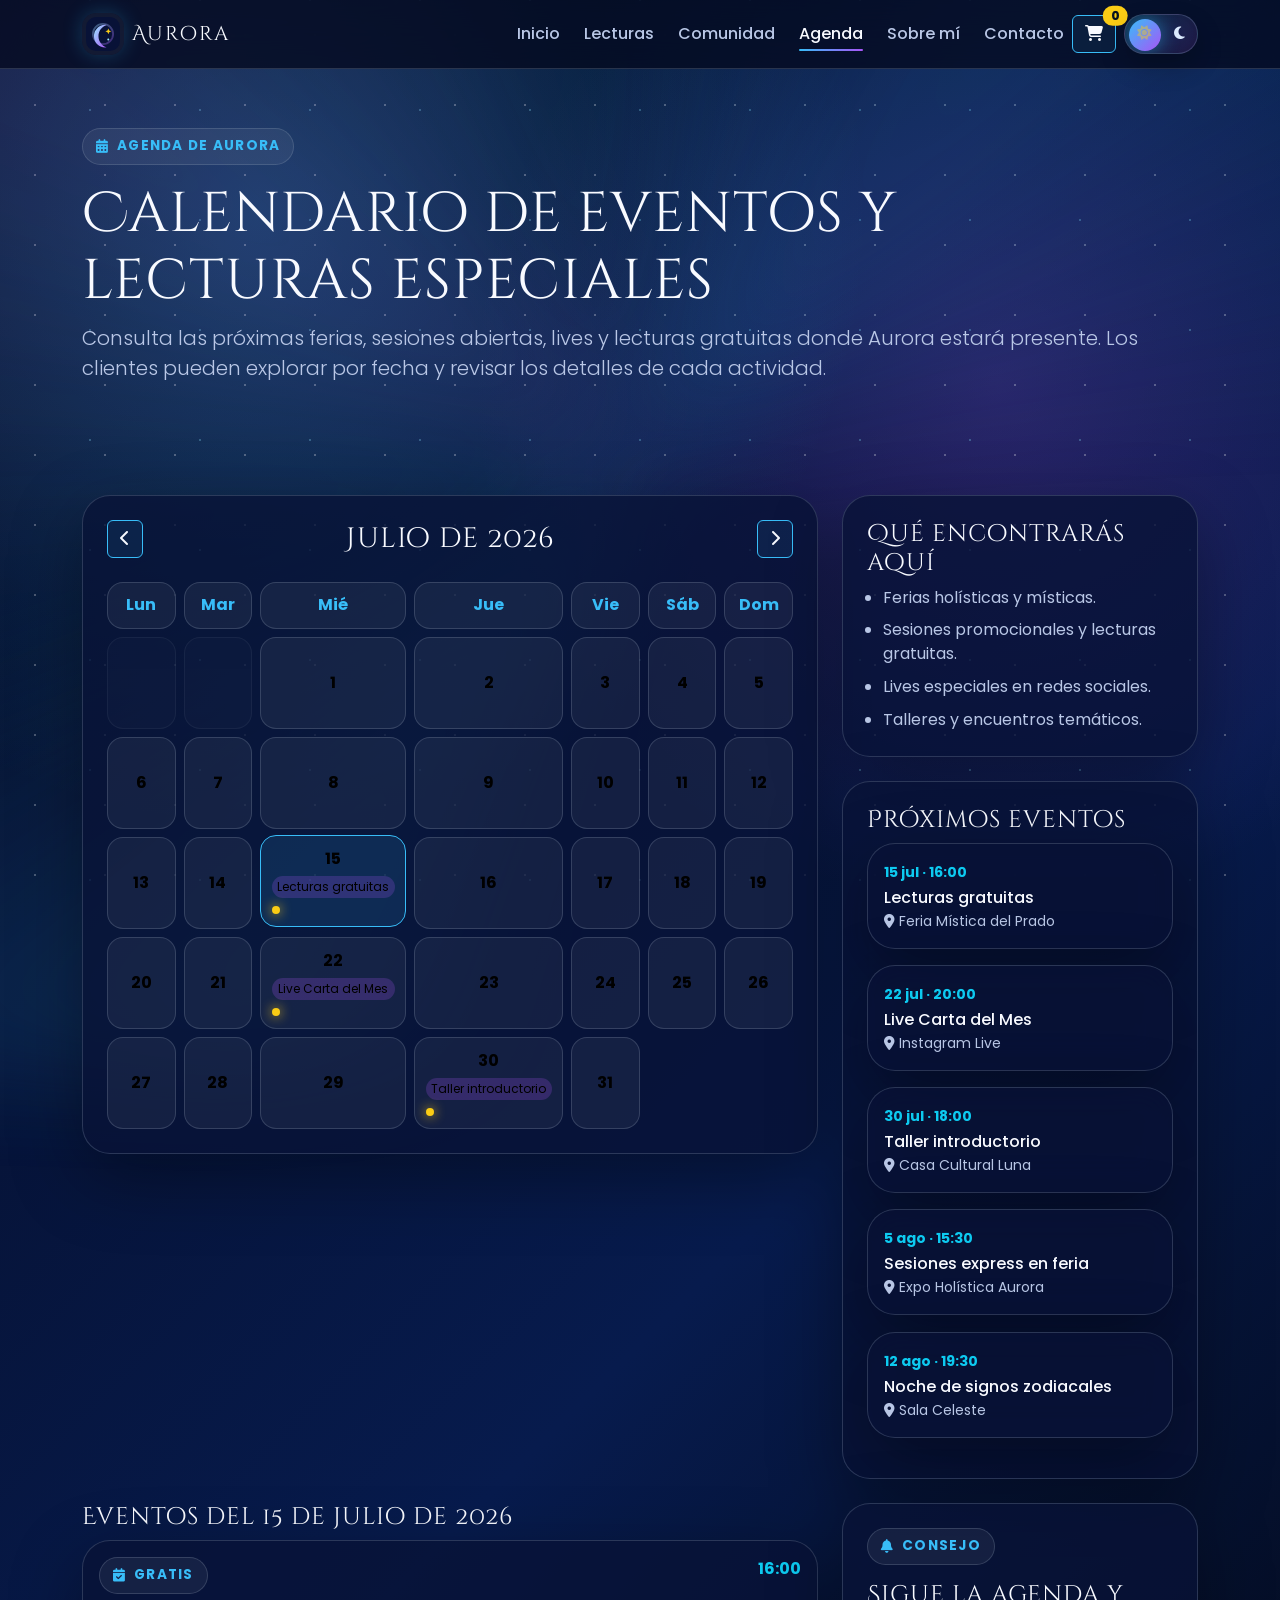
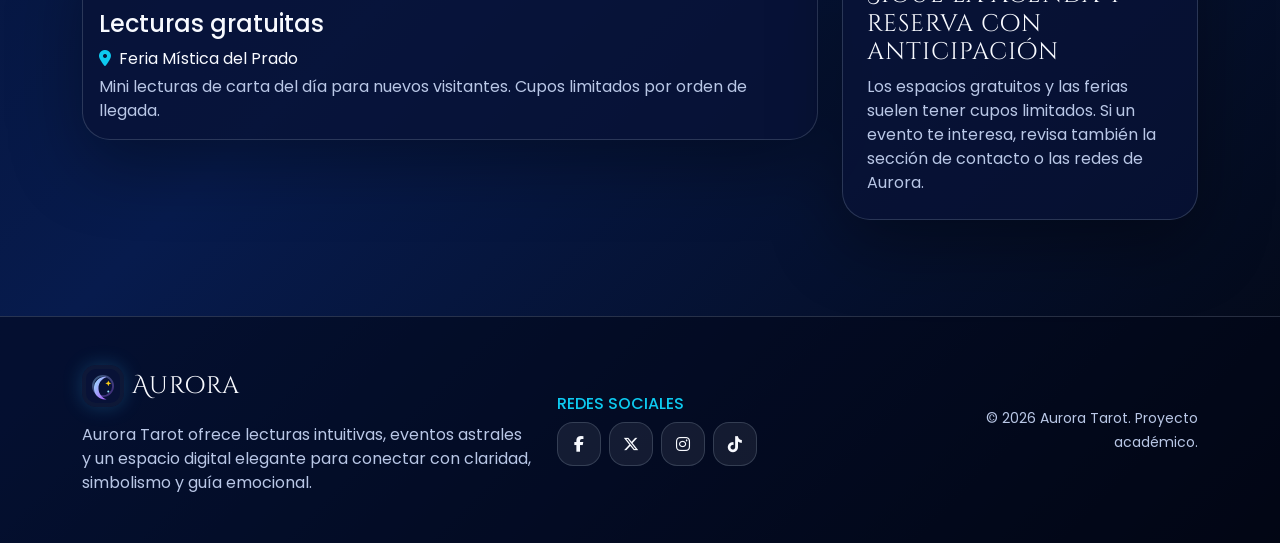
==== agenda.html @ 56c24a95 "Primer commit del proyecto Aurora" ====
<!doctype html>
<html lang="es" data-theme="dark">
<head>
  <meta charset="utf-8">
  <meta name="viewport" content="width=device-width, initial-scale=1">
  <meta name="description" content="Calendario visual de eventos, ferias y lecturas gratuitas de Aurora para clientes y visitantes.">
  <meta name="keywords" content="tarot, aurora, lecturas, agenda mística, carrito, comunidad astral">
  <meta name="author" content="Aurora Tarot">
  <meta name="robots" content="index, follow">
  <meta name="theme-color" content="#050A1F">
  <meta property="og:title" content="Aurora | Agenda de eventos">
  <meta property="og:description" content="Calendario visual de eventos, ferias y lecturas gratuitas de Aurora para clientes y visitantes.">
  <meta property="og:type" content="website">
  <title>Aurora | Agenda de eventos</title>
  <link rel="icon" type="image/svg+xml" href="assets/icons/favicon.svg">
  <link rel="apple-touch-icon" href="assets/icons/icon-192.png">
  <link rel="manifest" href="manifest.json">
  <link rel="preconnect" href="https://fonts.googleapis.com">
  <link rel="preconnect" href="https://fonts.gstatic.com" crossorigin>
  <link rel="preconnect" href="https://cdn.jsdelivr.net" crossorigin>
  <link rel="preconnect" href="https://cdnjs.cloudflare.com" crossorigin>
  <link href="https://fonts.googleapis.com/css2?family=Cinzel+Decorative:wght@400;700;900&family=Poppins:wght@300;400;500;600;700;800&display=swap" rel="stylesheet">
  <link href="https://cdn.jsdelivr.net/npm/bootstrap@5.3.3/dist/css/bootstrap.min.css" rel="stylesheet">
  <link href="https://cdnjs.cloudflare.com/ajax/libs/font-awesome/6.5.2/css/all.min.css" rel="stylesheet">
  <link rel="stylesheet" href="assets/css/estilos.css">
</head>
<body>
  <a class="skip-link" href="#contenido">Saltar al contenido principal</a>
  <nav class="navbar navbar-expand-lg fixed-top" aria-label="Navegación principal">
    <div class="container">
      <a class="navbar-brand d-flex align-items-center gap-2" href="index.html" aria-label="Ir al inicio de Aurora">
        <img class="logo-mark" src="assets/img/logo-aurora.svg" alt="Logo de Aurora Tarot" width="42" height="42">
        <span>Aurora</span>
      </a>
      <div class="d-flex align-items-center gap-2 order-lg-2">
        <a class="btn btn-outline-aurora position-relative" href="carrito.html" aria-label="Abrir carrito de compras">
          <i class="fa-solid fa-cart-shopping" aria-hidden="true"></i>
          <span class="position-absolute top-0 start-100 translate-middle badge rounded-pill badge-cart cart-count">0</span>
        </a>

        <button id="themeToggle" class="theme-switch" type="button" aria-label="Cambiar modo claro u oscuro">
          <span class="theme-switch-track">
            <span class="theme-switch-icon theme-sun"><i class="fa-solid fa-sun" aria-hidden="true"></i></span>
            <span class="theme-switch-icon theme-moon"><i class="fa-solid fa-moon" aria-hidden="true"></i></span>
            <span class="theme-switch-thumb"></span>
          </span>
        </button>
        <button class="navbar-toggler btn-outline-aurora" type="button" data-bs-toggle="collapse" data-bs-target="#navbarAurora" aria-controls="navbarAurora" aria-expanded="false" aria-label="Abrir menú">
          <span class="navbar-toggler-icon"></span>
        </button>
      </div>
      <div class="collapse navbar-collapse" id="navbarAurora">
        <ul class="navbar-nav ms-auto align-items-lg-center gap-lg-2">
          <li class="nav-item"><a class="nav-link" href="index.html">Inicio</a></li>
<li class="nav-item"><a class="nav-link" href="lecturas.html">Lecturas</a></li>
<li class="nav-item"><a class="nav-link" href="foro.html">Comunidad</a></li>
<li class="nav-item"><a class="nav-link active" href="agenda.html">Agenda</a></li>
<li class="nav-item"><a class="nav-link" href="sobre.html">Sobre mí</a></li>
<li class="nav-item"><a class="nav-link" href="contacto.html">Contacto</a></li>
        </ul>
      </div>
    </div>
  </nav>

  <main id="contenido">
<section class="page-hero">
  <div class="container" data-aos="fade-up">
    <span class="kicker"><i class="fa-solid fa-calendar-days"></i> Agenda de Aurora</span>
    <h1 class="section-title display-4 mt-3">Calendario de eventos y lecturas especiales</h1>
    <p class="lead text-secondary-emphasis">Consulta las próximas ferias, sesiones abiertas, lives y lecturas gratuitas donde Aurora estará presente. Los clientes pueden explorar por fecha y revisar los detalles de cada actividad.</p>
  </div>
</section>
<section class="py-5">
  <div class="container">
    <div class="row g-4">
      <div class="col-xl-8" data-aos="fade-right">
        <div class="glass-card p-4">
          <div class="d-flex flex-wrap justify-content-between align-items-center gap-3 mb-4">
            <button id="prevMonth" class="btn btn-outline-aurora" type="button" aria-label="Mes anterior"><i class="fa-solid fa-chevron-left"></i></button>
            <h2 id="calendarTitle" class="section-title h3 mb-0"></h2>
            <button id="nextMonth" class="btn btn-outline-aurora" type="button" aria-label="Mes siguiente"><i class="fa-solid fa-chevron-right"></i></button>
          </div>
          <div id="calendarGrid" class="calendar-grid"></div>
        </div>
      </div>
      <div class="col-xl-4" data-aos="fade-left">
        <div class="glass-card p-4 mb-4">
          <h2 class="section-title h4">Qué encontrarás aquí</h2>
          <ul class="text-secondary-emphasis ps-3 mb-0 agenda-list">
            <li>Ferias holísticas y místicas.</li>
            <li>Sesiones promocionales y lecturas gratuitas.</li>
            <li>Lives especiales en redes sociales.</li>
            <li>Talleres y encuentros temáticos.</li>
          </ul>
        </div>
        <div class="glass-card p-4">
          <h2 class="section-title h4">Próximos eventos</h2>
          <div id="nextEvents"></div>
        </div>
      </div>
    </div>
    <div class="row mt-4">
      <div class="col-lg-8">
        <div id="selectedEvents" data-aos="fade-up"></div>
      </div>
      <div class="col-lg-4" data-aos="fade-up" data-aos-delay="120">
        <div class="glass-card p-4">
          <span class="kicker"><i class="fa-solid fa-bell"></i> Consejo</span>
          <h3 class="section-title h4 mt-3">Sigue la agenda y reserva con anticipación</h3>
          <p class="text-secondary-emphasis mb-0">Los espacios gratuitos y las ferias suelen tener cupos limitados. Si un evento te interesa, revisa también la sección de contacto o las redes de Aurora.</p>
        </div>
      </div>
    </div>
  </div>
</section>
</main>

  <footer class="footer py-5 mt-5">
    <div class="container">
      <div class="row g-4 align-items-center">
        <div class="col-lg-5">
          <div class="d-flex align-items-center gap-2 mb-3">
            <img class="logo-mark" src="assets/img/logo-aurora.svg" alt="Logo Aurora" width="42" height="42">
            <h2 class="section-title h4 mb-0">Aurora</h2>
          </div>
          <p class="text-secondary-emphasis mb-0">Aurora Tarot ofrece lecturas intuitivas, eventos astrales y un espacio digital elegante para conectar con claridad, simbolismo y guía emocional.</p>
        </div>
        <div class="col-lg-4">
          <h3 class="h6 text-uppercase text-info">Redes sociales</h3>
          <div class="d-flex gap-2">
            <a class="social-icon" href="https://facebook.com/auroratarot.oficial" target="_blank" rel="noopener" aria-label="Facebook de Aurora"><i class="fa-brands fa-facebook-f"></i></a>
            <a class="social-icon" href="https://x.com/auroratarot" target="_blank" rel="noopener" aria-label="X de Aurora"><i class="fa-brands fa-x-twitter"></i></a>
            <a class="social-icon" href="https://instagram.com/auroratarot.oficial" target="_blank" rel="noopener" aria-label="Instagram de Aurora"><i class="fa-brands fa-instagram"></i></a>
            <a class="social-icon" href="https://tiktok.com/@auroratarot" target="_blank" rel="noopener" aria-label="TikTok de Aurora"><i class="fa-brands fa-tiktok"></i></a>
          </div>
        </div>
        <div class="col-lg-3 text-lg-end">
          <small class="text-secondary-emphasis">© <span id="year"></span> Aurora Tarot. Proyecto académico.</small>
        </div>
      </div>
    </div>
  </footer>

  <div class="toast-container position-fixed bottom-0 end-0 p-3">
    <div id="auroraToast" class="toast text-bg-dark border-0" role="status" aria-live="polite" aria-atomic="true">
      <div class="d-flex">
        <div class="toast-body">Acción realizada.</div>
        <button type="button" class="btn-close btn-close-white me-2 m-auto" data-bs-dismiss="toast" aria-label="Cerrar"></button>
      </div>
    </div>
  </div>

  <script defer src="https://cdn.jsdelivr.net/npm/bootstrap@5.3.3/dist/js/bootstrap.bundle.min.js"></script>
  <script defer src="assets/js/main.js"></script>
  <script defer src="assets/js/agenda.js"></script>
</body>
</html>
---- assets/css/estilos.css ----
:root{
  --bg:#050a1f;
  --bg-2:#071b4d;
  --panel:rgba(8,18,55,.78);
  --panel-solid:#081237;
  --text:#f8faff;
  --muted:#b9c7e6;
  --line:rgba(148,163,184,.25);
  --primary:#38bdf8;
  --primary-2:#2563eb;
  --accent:#a855f7;
  --gold:#facc15;
  --danger:#fb7185;
  --success:#34d399;
  --shadow:0 24px 70px rgba(0,0,0,.35);
}
[data-theme="light"]{
  --bg:#edf7ff;
  --bg-2:#dbeafe;
  --panel:rgba(255,255,255,.82);
  --panel-solid:#ffffff;
  --text:#0f172a;
  --muted:#475569;
  --line:rgba(15,23,42,.12);
  --primary:#0369a1;
  --primary-2:#2563eb;
  --accent:#7c3aed;
  --gold:#b45309;
  --shadow:0 24px 60px rgba(2,6,23,.12);
}
*{box-sizing:border-box}
html{scroll-behavior:smooth}
body{
  margin:0;
  min-height:100vh;
  font-family:'Poppins',system-ui,-apple-system,BlinkMacSystemFont,'Segoe UI',sans-serif;
  color:var(--text);
  background:
    radial-gradient(circle at 20% 10%, rgba(56,189,248,.28), transparent 28%),
    radial-gradient(circle at 78% 18%, rgba(168,85,247,.22), transparent 26%),
    linear-gradient(135deg,var(--bg),var(--bg-2) 58%,#030712);
  overflow-x:hidden;
}
body::before{
  content:"";
  position:fixed;
  inset:0;
  z-index:-3;
  pointer-events:none;
  background-image:
    radial-gradient(#ffffff 1px, transparent 1px),
    radial-gradient(#8be9ff 1px, transparent 1px);
  background-size:70px 70px,110px 110px;
  background-position:0 0,35px 55px;
  opacity:.28;
  animation:starsMove 24s linear infinite;
}
body::after{
  content:"";
  position:fixed;
  inset:-20%;
  z-index:-2;
  pointer-events:none;
  background:
    conic-gradient(from 120deg at 50% 50%, transparent 0 20%, rgba(56,189,248,.2) 26%, transparent 38%, rgba(168,85,247,.15) 50%, transparent 64%, rgba(14,165,233,.22) 78%, transparent 92%);
  filter:blur(52px);
  animation:auroraFlow 12s ease-in-out infinite alternate;
  opacity:.8;
}
@keyframes starsMove{to{background-position:70px 70px,145px 165px}}
@keyframes auroraFlow{from{transform:rotate(-8deg) scale(1)}to{transform:rotate(10deg) scale(1.1)}}
@media (prefers-reduced-motion: reduce){
  *,*::before,*::after{animation:none!important;transition:none!important;scroll-behavior:auto!important}
}
a{color:inherit;text-decoration:none}
img{max-width:100%;height:auto}
section{position:relative}
.navbar{
  backdrop-filter:blur(18px);
  background:rgba(5,10,31,.78)!important;
  border-bottom:1px solid var(--line);
}
[data-theme="light"] .navbar{background:rgba(255,255,255,.86)!important}
.navbar-brand{font-family:'Cinzel Decorative',serif;letter-spacing:2px;color:var(--text)!important}
.logo-mark{width:42px;height:42px;border-radius:14px;box-shadow:0 0 20px rgba(56,189,248,.24);background:rgba(255,255,255,.04);padding:.25rem}
.nav-link{color:var(--muted)!important;font-weight:500;position:relative}
.nav-link:hover,.nav-link.active{color:var(--text)!important}
.nav-link.active::after{content:"";position:absolute;left:.5rem;right:.5rem;bottom:.2rem;height:2px;background:linear-gradient(90deg,var(--primary),var(--accent));border-radius:4px}
.btn-aurora{
  border:0;
  color:#fff;
  font-weight:700;
  background:linear-gradient(135deg,var(--primary-2),var(--accent));
  box-shadow:0 12px 30px rgba(37,99,235,.35);
  transition:.25s ease;
}
.btn-aurora:hover{color:#fff;transform:translateY(-2px);box-shadow:0 16px 44px rgba(56,189,248,.32)}
.btn-outline-aurora{border:1px solid var(--primary);color:var(--text);background:rgba(56,189,248,.08)}
.btn-outline-aurora:hover{background:var(--primary);color:#001226}
.badge-cart{background:var(--gold);color:#07111f;font-weight:800}
.hero-slide{min-height:78vh;display:flex;align-items:center;position:relative;padding:8rem 0 5rem;overflow:hidden}
.hero-slide::before{content:"";position:absolute;inset:0;background:radial-gradient(circle at 68% 38%, rgba(56,189,248,.25), transparent 26%),linear-gradient(90deg, rgba(5,10,31,.92), rgba(5,10,31,.4));z-index:0}
.hero-content{position:relative;z-index:2}
.kicker{display:inline-flex;gap:.5rem;align-items:center;padding:.45rem .8rem;border:1px solid var(--line);border-radius:999px;background:rgba(255,255,255,.06);color:var(--primary);font-weight:700;font-size:.85rem;text-transform:uppercase;letter-spacing:.08rem}
.display-title{font-family:'Cinzel Decorative',serif;letter-spacing:1px;line-height:1.06;text-shadow:0 0 28px rgba(56,189,248,.32)}
.text-gradient{background:linear-gradient(90deg,#fff,var(--primary),#e9d5ff);-webkit-background-clip:text;background-clip:text;color:transparent}
.hero-card-stack{position:relative;min-height:460px;perspective:1000px}
.floating-card{position:absolute;width:185px;filter:drop-shadow(0 20px 32px rgba(0,0,0,.38));animation:floatCard 6s ease-in-out infinite;transform-origin:center}
.floating-card.card-a{left:8%;top:18%;transform:rotate(-9deg)}
.floating-card.card-b{left:39%;top:4%;width:215px;animation-delay:.9s}
.floating-card.card-c{right:5%;top:28%;transform:rotate(12deg);animation-delay:1.7s}
@keyframes floatCard{0%,100%{translate:0 0}50%{translate:0 -22px}}
.glass-card{background:var(--panel);border:1px solid var(--line);border-radius:28px;box-shadow:var(--shadow);backdrop-filter:blur(16px)}
.service-card,.forum-card,.event-card{height:100%;transition:.25s ease;overflow:hidden}
.service-card:hover,.forum-card:hover,.event-card:hover{transform:translateY(-7px);border-color:rgba(56,189,248,.55)}
.service-card .icon-orb{width:62px;height:62px;border-radius:22px;display:grid;place-items:center;background:linear-gradient(135deg,rgba(56,189,248,.18),rgba(168,85,247,.22));color:var(--gold);font-size:1.5rem;border:1px solid var(--line)}
.price{font-size:1.45rem;font-weight:800;color:var(--primary)}
.section-title{font-family:'Cinzel Decorative',serif;letter-spacing:1px}
.divider{height:1px;background:linear-gradient(90deg,transparent,var(--primary),transparent);opacity:.5}
.social-icon{width:44px;height:44px;display:grid;place-items:center;border-radius:16px;background:rgba(255,255,255,.07);border:1px solid var(--line);transition:.25s}
.social-icon:hover{transform:translateY(-3px);background:rgba(56,189,248,.16);color:var(--primary)}
.page-hero{padding:8rem 0 3rem}
.cart-table{overflow:hidden;border-radius:24px;border:1px solid var(--line)}
.cart-table table{margin:0;color:var(--text)}
.cart-table th{color:var(--muted);font-weight:600;background:rgba(255,255,255,.05)}
.qty-btn{width:34px;height:34px;border-radius:12px;border:1px solid var(--line);background:rgba(255,255,255,.06);color:var(--text)}
.form-control,.form-select,.form-control:focus,.form-select:focus{
  background:rgba(255,255,255,.08);border:1px solid var(--line);color:var(--text);box-shadow:none;
}
.form-control::placeholder{color:rgba(185,199,230,.75)}
[data-theme="light"] .form-control,[data-theme="light"] .form-select,[data-theme="light"] .form-control:focus,[data-theme="light"] .form-select:focus{background:#fff;color:#0f172a}
[data-theme="light"] .form-control::placeholder{color:#64748b}
.comment-status{font-size:.78rem;border-radius:999px;padding:.2rem .55rem}
.status-approved{background:rgba(52,211,153,.16);color:var(--success)}
.status-hidden{background:rgba(251,113,133,.16);color:var(--danger)}
.calendar-grid{display:grid;grid-template-columns:repeat(7,1fr);gap:.5rem}
.calendar-day,.calendar-head{border:1px solid var(--line);border-radius:16px;min-height:92px;padding:.65rem;background:rgba(255,255,255,.055)}
.calendar-head{min-height:auto;text-align:center;font-weight:700;color:var(--primary)}
.calendar-day{cursor:pointer;transition:.2s}
.calendar-day:hover,.calendar-day.selected{border-color:var(--primary);background:rgba(56,189,248,.12);transform:translateY(-2px)}
.calendar-day.muted{opacity:.35}.calendar-day.has-event::after{content:"";display:block;width:8px;height:8px;margin-top:.5rem;border-radius:999px;background:var(--gold);box-shadow:0 0 12px var(--gold)}
.event-mini{font-size:.75rem;margin-top:.3rem;padding:.12rem .35rem;border-radius:999px;background:rgba(168,85,247,.22);white-space:nowrap;overflow:hidden;text-overflow:ellipsis}
.oracle-card{cursor:pointer;transition:.3s;transform-style:preserve-3d}.oracle-card:hover{transform:translateY(-8px) rotate(-1deg)}
.oracle-result{min-height:120px}
.footer{border-top:1px solid var(--line);background:rgba(2,6,23,.52)}
[data-theme="light"] .footer{background:rgba(255,255,255,.64)}
.skip-link{position:absolute;left:-999px;top:auto;width:1px;height:1px;overflow:hidden}
.skip-link:focus{left:1rem;top:1rem;width:auto;height:auto;z-index:9999;background:var(--gold);color:#07111f;padding:.7rem 1rem;border-radius:12px;font-weight:800}
:focus-visible{outline:3px solid var(--gold);outline-offset:3px}
@media (max-width:991px){
  .hero-slide{min-height:auto;padding:7rem 0 4rem}.hero-card-stack{min-height:340px;margin-top:2rem}.floating-card{width:138px}.floating-card.card-b{width:165px}.display-title{font-size:2.45rem}.calendar-day{min-height:74px;font-size:.82rem}.event-mini{display:none}
}
@media (max-width:575px){
  .hero-card-stack{min-height:280px}.floating-card{width:112px}.floating-card.card-b{width:138px}.calendar-grid{gap:.3rem}.calendar-day{min-height:58px;padding:.35rem;border-radius:12px}.calendar-head{font-size:.75rem;padding:.35rem}.navbar-brand span{font-size:1rem}.page-hero{padding-top:6.5rem}
}
.text-secondary-emphasis{color:var(--muted)!important}
.navbar-toggler-icon{filter:invert(1)}
[data-theme="light"] .navbar-toggler-icon{filter:invert(0)}


main, nav, footer{transition:opacity .35s ease, transform .35s ease}
body.page-ready main, body.page-ready nav, body.page-ready footer{animation:pageReveal .5s ease both}
body.page-leave main, body.page-leave nav, body.page-leave footer{opacity:0;transform:translateY(14px)}
.page-transition-overlay{position:fixed;inset:0;pointer-events:none;opacity:0;z-index:9998;background:radial-gradient(circle at 50% 35%, rgba(56,189,248,.18), transparent 25%),linear-gradient(135deg,rgba(5,10,31,.18),rgba(3,7,18,.94));transition:opacity .32s ease}
body.page-leave .page-transition-overlay{opacity:1}
@keyframes pageReveal{from{opacity:0;transform:translateY(10px)}to{opacity:1;transform:translateY(0)}}
.hero-signs{display:flex;flex-wrap:wrap;gap:.75rem}
.hero-signs span{display:inline-flex;align-items:center;gap:.45rem;padding:.55rem .9rem;border:1px solid var(--line);border-radius:999px;background:rgba(255,255,255,.06);font-size:.9rem;color:var(--muted)}
.portrait-frame{position:relative;border-radius:30px;overflow:hidden;border:1px solid var(--line);background:linear-gradient(180deg,rgba(255,255,255,.08),rgba(255,255,255,.03));box-shadow:var(--shadow);padding:1rem}
.portrait-frame::before{content:"";position:absolute;inset:0;background:radial-gradient(circle at top left, rgba(56,189,248,.18), transparent 28%),radial-gradient(circle at bottom right, rgba(168,85,247,.18), transparent 32%);pointer-events:none}
.portrait-frame img{width:100%;display:block;border-radius:22px}
.hero-portrait-card{max-width:500px;margin-inline:auto}
.mini-feature{display:flex;flex-direction:column;gap:.4rem}
.mini-feature span{color:var(--muted);font-size:.92rem}
.zodiac-card{padding:1rem;border-radius:22px;border:1px solid var(--line);background:rgba(255,255,255,.05);height:100%;transition:.25s ease}
.zodiac-card:hover{transform:translateY(-6px);border-color:rgba(56,189,248,.55)}
.zodiac-symbol{width:54px;height:54px;border-radius:18px;display:grid;place-items:center;background:linear-gradient(135deg,rgba(56,189,248,.16),rgba(168,85,247,.2));color:var(--gold);font-size:1.35rem;border:1px solid var(--line);margin-bottom:.9rem}
.zodiac-card p{margin-bottom:0;color:var(--muted);font-size:.92rem}
.agenda-list li+li{margin-top:.55rem}
.floating-card{width:196px;filter:drop-shadow(0 24px 32px rgba(0,0,0,.45));animation:floatCardSerious 7.5s ease-in-out infinite}
.floating-card.card-a{left:8%;top:16%;transform:rotate(-6deg)}
.floating-card.card-b{left:39%;top:8%;width:220px;animation-delay:.9s;transform:rotate(1deg)}
.floating-card.card-c{right:6%;top:31%;transform:rotate(7deg);animation-delay:1.7s}
@keyframes floatCardSerious{0%,100%{transform:translateY(0) rotate(var(--rotate,0deg))}50%{transform:translateY(-16px) rotate(var(--rotate,0deg))}}
.floating-card.card-a{--rotate:-6deg}.floating-card.card-b{--rotate:1deg}.floating-card.card-c{--rotate:7deg}
.oracle-card img{border-radius:18px}
.calendar-day{cursor:pointer}
@media (max-width:991px){
  .hero-signs{gap:.55rem}
}




.theme-switch{
  border:0;
  background:transparent;
  padding:0;
  width:74px;
  height:40px;
  border-radius:999px;
}
.theme-switch-track{
  position:relative;
  width:74px;
  height:40px;
  display:block;
  border-radius:999px;
  border:1px solid var(--line);
  background:linear-gradient(135deg, rgba(56,189,248,.18), rgba(168,85,247,.18));
  box-shadow:inset 0 0 18px rgba(0,0,0,.22), 0 12px 26px rgba(0,0,0,.22);
  overflow:hidden;
  transition:.35s ease;
}
.theme-switch-thumb{
  position:absolute;
  top:4px;
  left:4px;
  width:32px;
  height:32px;
  border-radius:50%;
  background:linear-gradient(135deg,#38bdf8,#a855f7);
  box-shadow:0 0 18px rgba(56,189,248,.5);
  transition:transform .35s ease, background .35s ease, box-shadow .35s ease;
}
.theme-switch-icon{
  position:absolute;
  top:50%;
  transform:translateY(-50%);
  z-index:2;
  font-size:.9rem;
  transition:.35s ease;
}
.theme-sun{left:12px;color:#facc15;opacity:.45}
.theme-moon{right:12px;color:#dbeafe;opacity:1}
.theme-switch.is-light .theme-switch-thumb{
  transform:translateX(34px);
  background:linear-gradient(135deg,#facc15,#38bdf8);
  box-shadow:0 0 18px rgba(250,204,21,.45);
}
.theme-switch.is-light .theme-sun{opacity:1}
.theme-switch.is-light .theme-moon{opacity:.45}
.theme-switch:hover .theme-switch-track{
  transform:translateY(-2px);
  border-color:rgba(56,189,248,.65);
}
.theme-switch:focus-visible{
  outline:3px solid var(--gold);
  outline-offset:4px;
}
.theme-switch.is-dark .theme-switch-thumb{transform:translateX(0)}
.cta-strip .glass-card,
.final-cta .glass-card{
  position:relative;
  overflow:hidden;
}
.cta-strip .glass-card::before,
.final-cta .glass-card::before{
  content:"";
  position:absolute;
  inset:-40%;
  background:radial-gradient(circle at 20% 30%, rgba(56,189,248,.22), transparent 30%),
             radial-gradient(circle at 80% 60%, rgba(168,85,247,.2), transparent 32%);
  pointer-events:none;
}
.cta-strip .glass-card > *,
.final-cta .glass-card > *{
  position:relative;
  z-index:1;
}
@media (max-width:575px){
  .theme-switch{
    width:64px;
    height:36px;
  }
  .theme-switch-track{
    width:64px;
    height:36px;
  }
  .theme-switch-thumb{
    width:28px;
    height:28px;
  }
  .theme-switch.is-light .theme-switch-thumb{
    transform:translateX(28px);
  }
  .theme-sun{left:10px}
  .theme-moon{right:10px}
}


/* Animaciones propias para reemplazar AOS CDN y mejorar PageSpeed */
[data-aos]{
  opacity:0;
  transform:translateY(22px);
  transition:opacity .65s ease, transform .65s ease;
  will-change:opacity, transform;
}
[data-aos="fade-right"]{transform:translateX(-24px)}
[data-aos="fade-left"]{transform:translateX(24px)}
[data-aos="zoom-in"]{transform:scale(.96)}
[data-aos="flip-left"]{transform:perspective(900px) rotateY(-8deg) translateY(18px)}
[data-aos].aos-animate{
  opacity:1;
  transform:none;
}
img{
  max-width:100%;
  height:auto;
}
.portrait-frame picture,
.hero-portrait-card picture{
  display:block;
}
.portrait-frame img{
  aspect-ratio:4 / 5;
  object-fit:cover;
}
.hero-slide{
  content-visibility:auto;
  contain-intrinsic-size:780px;
}
.service-card,
.forum-card,
.event-card,
.glass-card{
  content-visibility:auto;
  contain-intrinsic-size:280px;
}
.final-cta .lead{
  margin-inline:auto;
}
@media (prefers-reduced-motion: reduce){
  [data-aos]{
    opacity:1!important;
    transform:none!important;
  }
}
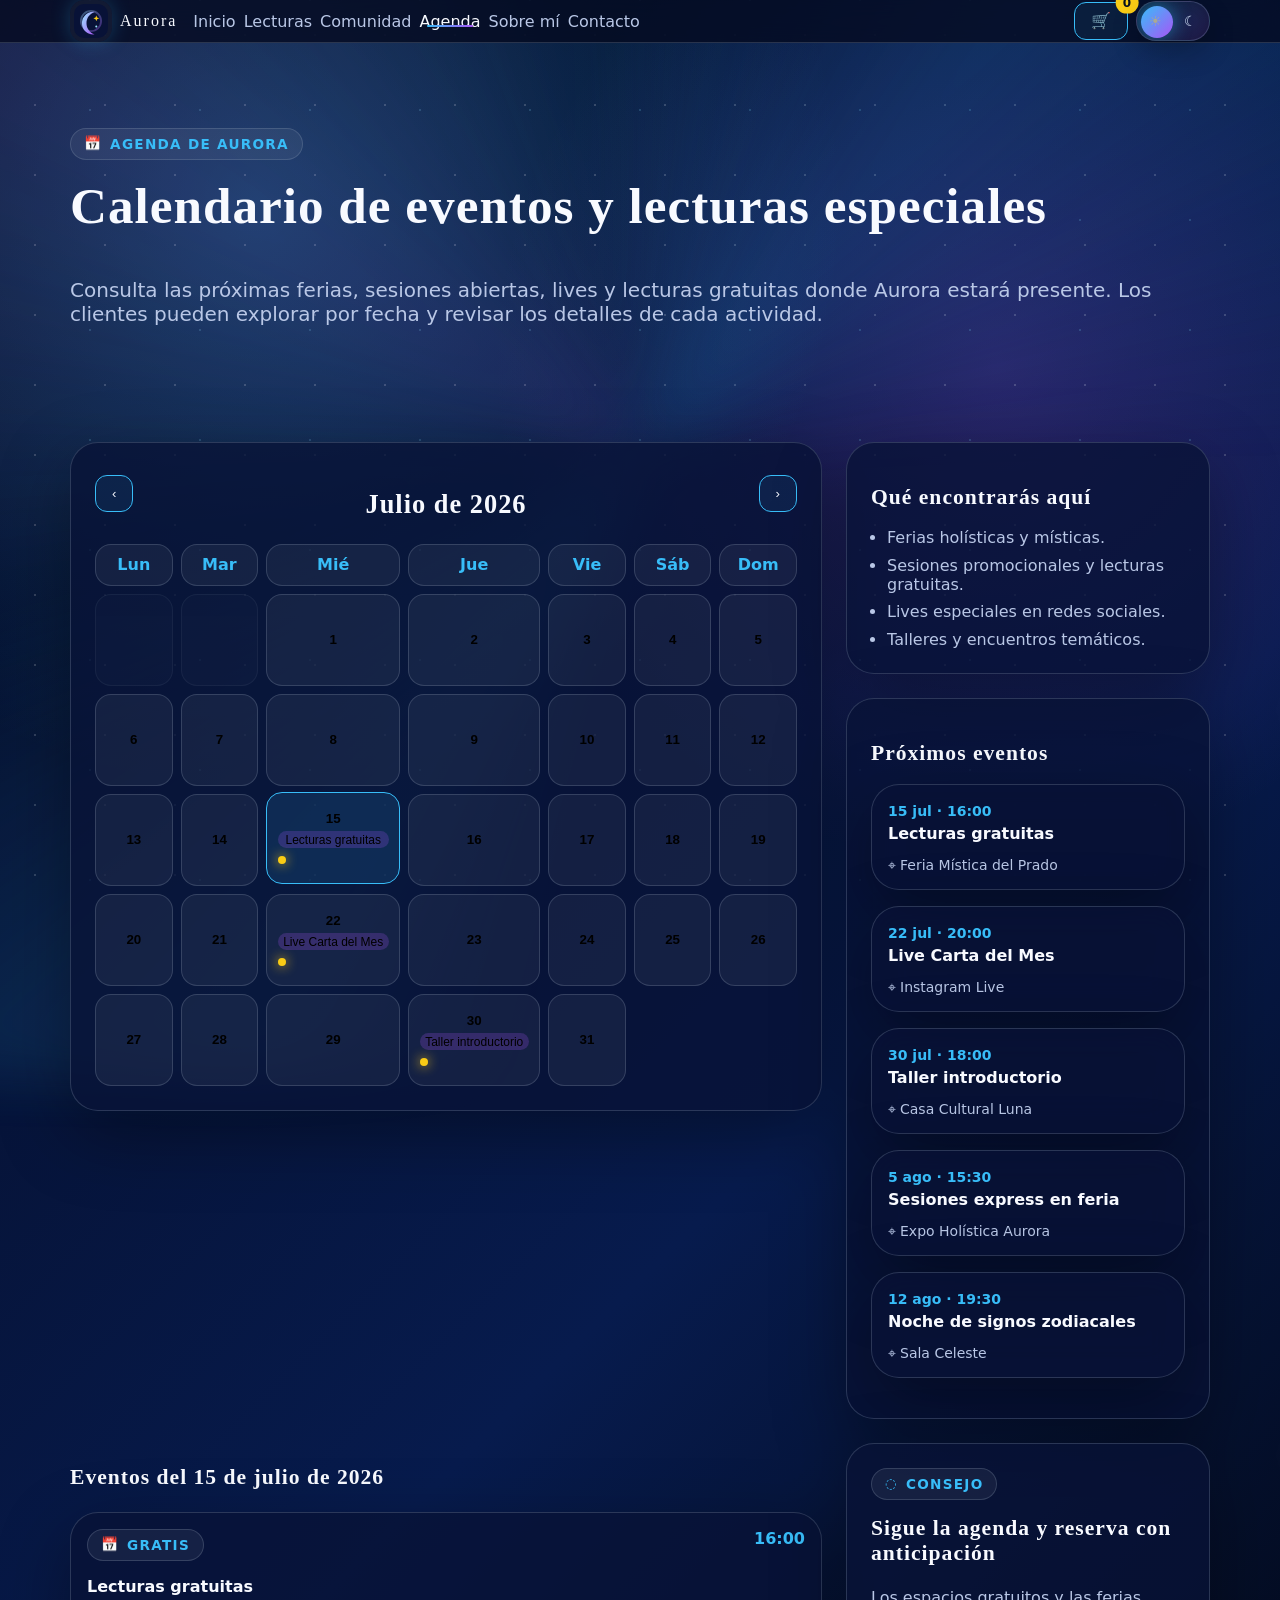
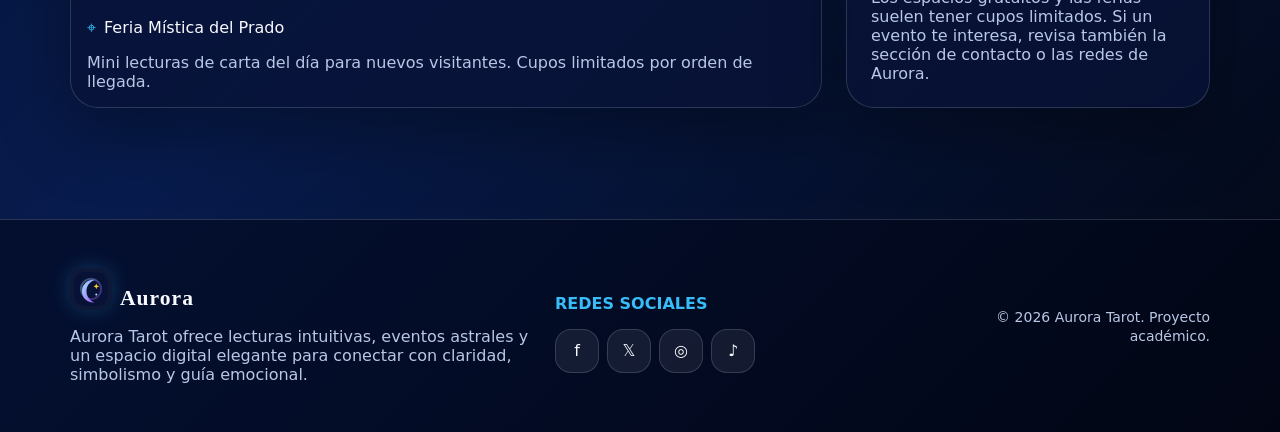
==== commit 666f87a6: "Optimización final PageSpeed y ajustes del proyecto Aurora" ====
--- a/agenda.html
+++ b/agenda.html
@@ -15,14 +15,13 @@
   <link rel="icon" type="image/svg+xml" href="assets/icons/favicon.svg">
   <link rel="apple-touch-icon" href="assets/icons/icon-192.png">
   <link rel="manifest" href="manifest.json">
-  <link rel="preconnect" href="https://fonts.googleapis.com">
-  <link rel="preconnect" href="https://fonts.gstatic.com" crossorigin>
-  <link rel="preconnect" href="https://cdn.jsdelivr.net" crossorigin>
-  <link rel="preconnect" href="https://cdnjs.cloudflare.com" crossorigin>
-  <link href="https://fonts.googleapis.com/css2?family=Cinzel+Decorative:wght@400;700;900&family=Poppins:wght@300;400;500;600;700;800&display=swap" rel="stylesheet">
-  <link href="https://cdn.jsdelivr.net/npm/bootstrap@5.3.3/dist/css/bootstrap.min.css" rel="stylesheet">
-  <link href="https://cdnjs.cloudflare.com/ajax/libs/font-awesome/6.5.2/css/all.min.css" rel="stylesheet">
-  <link rel="stylesheet" href="assets/css/estilos.css">
+
+<style>
+:root{--bg:#050a1f;--bg-2:#071b4d;--panel:rgba(8,18,55,.78);--text:#f8faff;--muted:#b9c7e6;--line:rgba(148,163,184,.25);--primary:#38bdf8;--primary-2:#2563eb;--accent:#a855f7;--gold:#facc15;--shadow:0 24px 70px rgba(0,0,0,.35)}[data-theme="light"]{--bg:#edf7ff;--bg-2:#dbeafe;--panel:rgba(255,255,255,.82);--text:#0f172a;--muted:#475569;--primary:#0369a1;--accent:#7c3aed;--shadow:0 24px 60px rgba(2,6,23,.12)}*{box-sizing:border-box}body{margin:0;min-height:100vh;font-family:system-ui,-apple-system,BlinkMacSystemFont,'Segoe UI',sans-serif;color:var(--text);background:radial-gradient(circle at 20% 10%,rgba(56,189,248,.28),transparent 28%),linear-gradient(135deg,var(--bg),var(--bg-2) 58%,#030712);overflow-x:hidden}.container{width:min(100% - 2rem,1140px);margin-inline:auto}.row{display:flex;flex-wrap:wrap;margin-inline:-.75rem}.row>*{padding-inline:.75rem;width:100%}@media(min-width:992px){.col-lg-6{width:50%;flex:0 0 auto}.col-lg-7{width:58.333%;flex:0 0 auto}.col-lg-5{width:41.667%;flex:0 0 auto}.order-lg-2{order:2}}.d-flex{display:flex}.flex-wrap{flex-wrap:wrap}.align-items-center{align-items:center}.gap-2{gap:.5rem}.gap-3{gap:1rem}.gap-5{gap:3rem}.ms-auto{margin-left:auto}.mt-3{margin-top:1rem}.mt-4{margin-top:1.5rem}.mb-0{margin-bottom:0}.w-100{width:100%}a{color:inherit;text-decoration:none}img{max-width:100%;height:auto}.navbar{position:fixed;top:0;left:0;right:0;z-index:1040;backdrop-filter:blur(18px);background:rgba(5,10,31,.78);border-bottom:1px solid var(--line)}.navbar .container{display:flex;align-items:center;gap:1rem}.navbar-brand{font-family:Georgia,'Times New Roman',serif;letter-spacing:2px;color:var(--text);display:flex;align-items:center}.logo-mark{width:42px;height:42px;border-radius:14px}.navbar-collapse{display:flex;align-items:center;flex:1}.navbar-nav{list-style:none;margin:0;padding:0;display:flex;align-items:center;gap:.5rem}.nav-link{color:var(--muted);font-weight:500}.navbar-toggler{display:none}.btn{display:inline-flex;align-items:center;justify-content:center;gap:.45rem;padding:.65rem 1rem;border-radius:12px;cursor:pointer;text-align:center;border:0}.btn-lg{padding:.85rem 1.25rem;font-size:1.05rem}.btn-aurora{color:#fff;font-weight:700;background:linear-gradient(135deg,var(--primary-2),var(--accent));box-shadow:0 12px 30px rgba(37,99,235,.35)}.btn-outline-aurora{border:1px solid var(--primary);color:var(--text);background:rgba(56,189,248,.08)}.hero-slide{min-height:78vh;display:flex;align-items:center;position:relative;padding:8rem 0 5rem;overflow:hidden}.hero-slide::before{content:"";position:absolute;inset:0;background:radial-gradient(circle at 68% 38%,rgba(56,189,248,.25),transparent 26%),linear-gradient(90deg,rgba(5,10,31,.92),rgba(5,10,31,.4));z-index:0}.hero-content{position:relative;z-index:2}.display-3{font-size:clamp(2.35rem,5vw,4.5rem)}.display-title,.section-title{font-family:Georgia,'Times New Roman',serif;letter-spacing:1px}.text-gradient{background:linear-gradient(90deg,#fff,var(--primary),#e9d5ff);-webkit-background-clip:text;background-clip:text;color:transparent}.lead{font-size:clamp(1rem,2vw,1.25rem)}.text-secondary-emphasis{color:var(--muted)!important}.kicker{display:inline-flex;gap:.5rem;align-items:center;padding:.45rem .8rem;border:1px solid var(--line);border-radius:999px;background:rgba(255,255,255,.06);color:var(--primary);font-weight:700;font-size:.85rem;text-transform:uppercase;letter-spacing:.08rem}.carousel-inner{position:relative;overflow:hidden}.carousel-item{display:none}.carousel-item.active{display:block}.hero-card-stack{position:relative;min-height:460px;perspective:1000px}.floating-card{position:absolute;width:196px;filter:drop-shadow(0 24px 32px rgba(0,0,0,.45));transform:translateZ(0)}.card-a{left:8%;top:16%;rotate:-6deg}.card-b{left:39%;top:8%;width:220px}.card-c{right:6%;top:31%;rotate:7deg}.theme-switch{border:0;background:transparent;padding:0;width:74px;height:40px}.theme-switch-track{position:relative;width:74px;height:40px;display:block;border-radius:999px;border:1px solid var(--line);background:rgba(56,189,248,.18)}.theme-switch-thumb{position:absolute;top:4px;left:4px;width:32px;height:32px;border-radius:50%;background:linear-gradient(135deg,#38bdf8,#a855f7);transition:transform .35s ease}.theme-switch.is-light .theme-switch-thumb{transform:translateX(34px)}.fa-solid,.fa-brands{font-style:normal}.fa-cart-shopping::before{content:"🛒"}.fa-sun::before{content:"☀"}.fa-moon::before{content:"☾"}.fa-sparkles::before{content:"✦"}.fa-star-and-crescent::before{content:"☪"}.fa-calendar-days::before{content:"📅"}@media(max-width:991px){.navbar .container{flex-wrap:wrap}.navbar-collapse{display:none;flex-basis:100%;order:3}.navbar-collapse.show{display:block}.navbar-nav{display:block;padding:1rem 0}.navbar-toggler{display:inline-flex}.hero-slide{min-height:auto;padding:7rem 0 4rem}.hero-card-stack{min-height:340px;margin-top:2rem}.display-title{font-size:2.45rem}}
+</style>
+
+  <link rel="preload" href="assets/css/estilos.css" as="style" onload="this.onload=null;this.rel='stylesheet'">
+  <noscript><link rel="stylesheet" href="assets/css/estilos.css"></noscript>
 </head>
 <body>
   <a class="skip-link" href="#contenido">Saltar al contenido principal</a>
@@ -38,7 +37,7 @@
           <span class="position-absolute top-0 start-100 translate-middle badge rounded-pill badge-cart cart-count">0</span>
         </a>
 
-        <button id="themeToggle" class="theme-switch" type="button" aria-label="Cambiar modo claro u oscuro">
+        <button id="themeToggle" class="theme-switch" type="button" role="switch" aria-checked="false" aria-label="Cambiar modo claro u oscuro">
           <span class="theme-switch-track">
             <span class="theme-switch-icon theme-sun"><i class="fa-solid fa-sun" aria-hidden="true"></i></span>
             <span class="theme-switch-icon theme-moon"><i class="fa-solid fa-moon" aria-hidden="true"></i></span>
@@ -148,10 +147,7 @@
         <button type="button" class="btn-close btn-close-white me-2 m-auto" data-bs-dismiss="toast" aria-label="Cerrar"></button>
       </div>
     </div>
-  </div>
-
-  <script defer src="https://cdn.jsdelivr.net/npm/bootstrap@5.3.3/dist/js/bootstrap.bundle.min.js"></script>
-  <script defer src="assets/js/main.js"></script>
+  </div>  <script defer src="assets/js/main.js"></script>
   <script defer src="assets/js/agenda.js"></script>
 </body>
 </html>
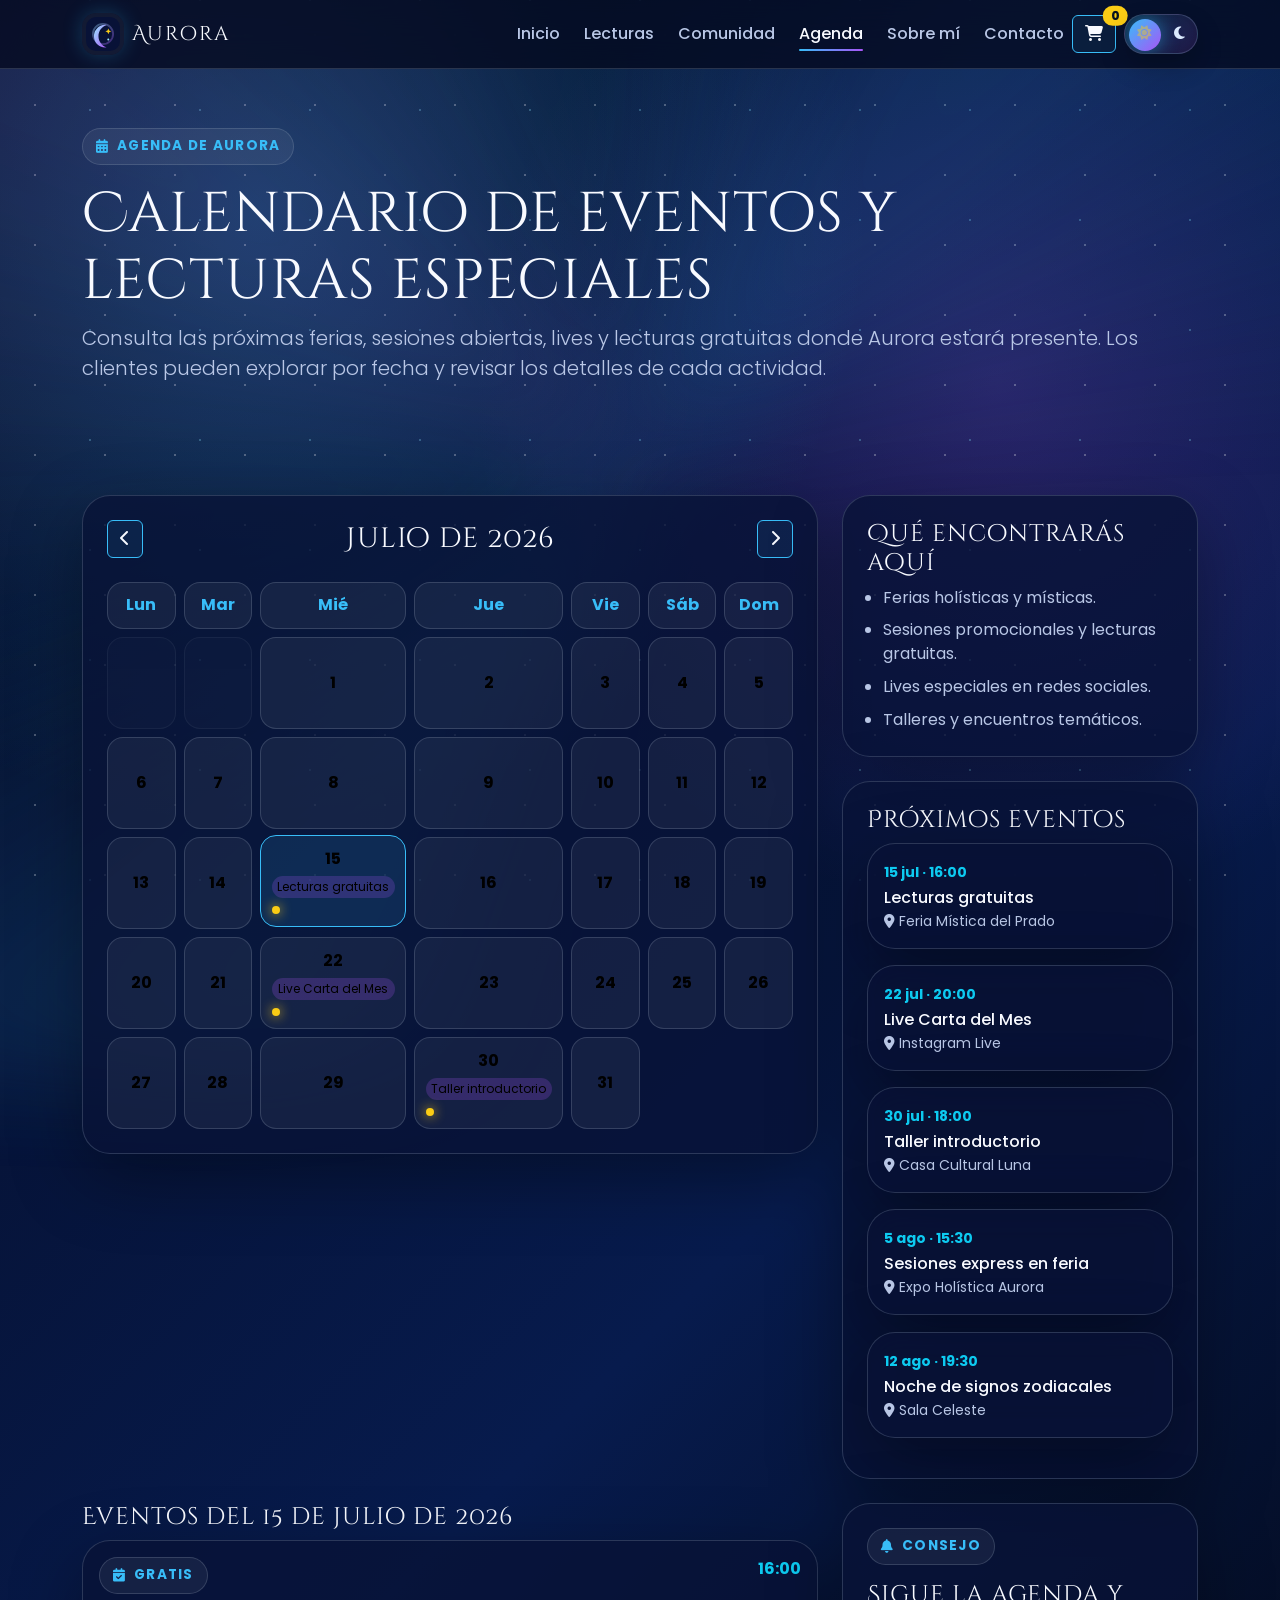
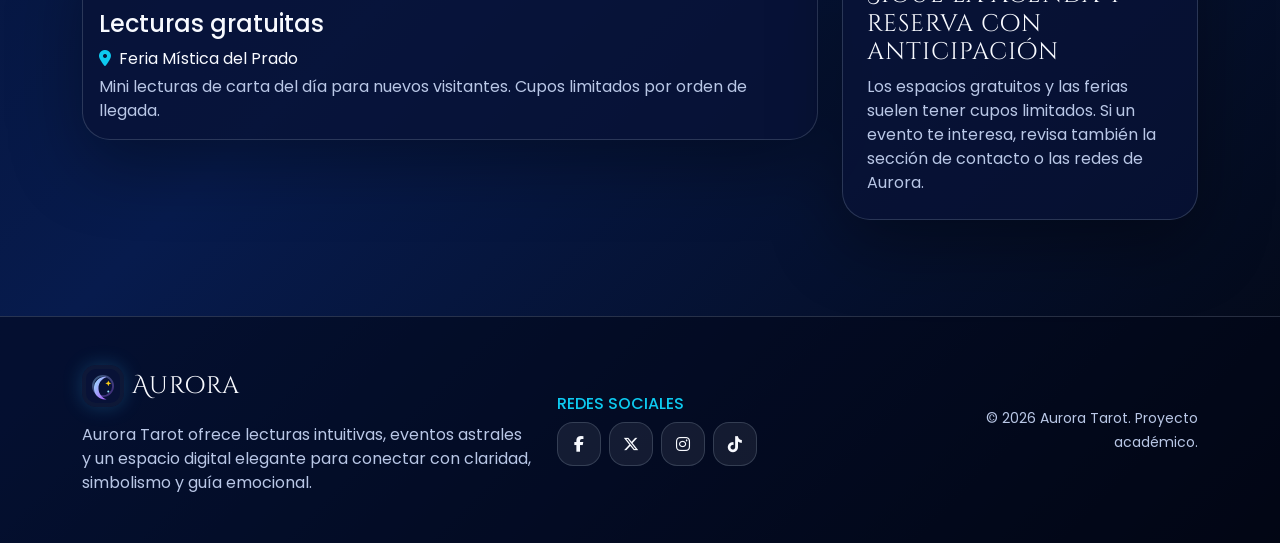
==== commit 94b6bf20: "Actualiza proyecto Aurora" ====
--- a/agenda.html
+++ b/agenda.html
@@ -15,13 +15,14 @@
   <link rel="icon" type="image/svg+xml" href="assets/icons/favicon.svg">
   <link rel="apple-touch-icon" href="assets/icons/icon-192.png">
   <link rel="manifest" href="manifest.json">
-
-<style>
-:root{--bg:#050a1f;--bg-2:#071b4d;--panel:rgba(8,18,55,.78);--text:#f8faff;--muted:#b9c7e6;--line:rgba(148,163,184,.25);--primary:#38bdf8;--primary-2:#2563eb;--accent:#a855f7;--gold:#facc15;--shadow:0 24px 70px rgba(0,0,0,.35)}[data-theme="light"]{--bg:#edf7ff;--bg-2:#dbeafe;--panel:rgba(255,255,255,.82);--text:#0f172a;--muted:#475569;--primary:#0369a1;--accent:#7c3aed;--shadow:0 24px 60px rgba(2,6,23,.12)}*{box-sizing:border-box}body{margin:0;min-height:100vh;font-family:system-ui,-apple-system,BlinkMacSystemFont,'Segoe UI',sans-serif;color:var(--text);background:radial-gradient(circle at 20% 10%,rgba(56,189,248,.28),transparent 28%),linear-gradient(135deg,var(--bg),var(--bg-2) 58%,#030712);overflow-x:hidden}.container{width:min(100% - 2rem,1140px);margin-inline:auto}.row{display:flex;flex-wrap:wrap;margin-inline:-.75rem}.row>*{padding-inline:.75rem;width:100%}@media(min-width:992px){.col-lg-6{width:50%;flex:0 0 auto}.col-lg-7{width:58.333%;flex:0 0 auto}.col-lg-5{width:41.667%;flex:0 0 auto}.order-lg-2{order:2}}.d-flex{display:flex}.flex-wrap{flex-wrap:wrap}.align-items-center{align-items:center}.gap-2{gap:.5rem}.gap-3{gap:1rem}.gap-5{gap:3rem}.ms-auto{margin-left:auto}.mt-3{margin-top:1rem}.mt-4{margin-top:1.5rem}.mb-0{margin-bottom:0}.w-100{width:100%}a{color:inherit;text-decoration:none}img{max-width:100%;height:auto}.navbar{position:fixed;top:0;left:0;right:0;z-index:1040;backdrop-filter:blur(18px);background:rgba(5,10,31,.78);border-bottom:1px solid var(--line)}.navbar .container{display:flex;align-items:center;gap:1rem}.navbar-brand{font-family:Georgia,'Times New Roman',serif;letter-spacing:2px;color:var(--text);display:flex;align-items:center}.logo-mark{width:42px;height:42px;border-radius:14px}.navbar-collapse{display:flex;align-items:center;flex:1}.navbar-nav{list-style:none;margin:0;padding:0;display:flex;align-items:center;gap:.5rem}.nav-link{color:var(--muted);font-weight:500}.navbar-toggler{display:none}.btn{display:inline-flex;align-items:center;justify-content:center;gap:.45rem;padding:.65rem 1rem;border-radius:12px;cursor:pointer;text-align:center;border:0}.btn-lg{padding:.85rem 1.25rem;font-size:1.05rem}.btn-aurora{color:#fff;font-weight:700;background:linear-gradient(135deg,var(--primary-2),var(--accent));box-shadow:0 12px 30px rgba(37,99,235,.35)}.btn-outline-aurora{border:1px solid var(--primary);color:var(--text);background:rgba(56,189,248,.08)}.hero-slide{min-height:78vh;display:flex;align-items:center;position:relative;padding:8rem 0 5rem;overflow:hidden}.hero-slide::before{content:"";position:absolute;inset:0;background:radial-gradient(circle at 68% 38%,rgba(56,189,248,.25),transparent 26%),linear-gradient(90deg,rgba(5,10,31,.92),rgba(5,10,31,.4));z-index:0}.hero-content{position:relative;z-index:2}.display-3{font-size:clamp(2.35rem,5vw,4.5rem)}.display-title,.section-title{font-family:Georgia,'Times New Roman',serif;letter-spacing:1px}.text-gradient{background:linear-gradient(90deg,#fff,var(--primary),#e9d5ff);-webkit-background-clip:text;background-clip:text;color:transparent}.lead{font-size:clamp(1rem,2vw,1.25rem)}.text-secondary-emphasis{color:var(--muted)!important}.kicker{display:inline-flex;gap:.5rem;align-items:center;padding:.45rem .8rem;border:1px solid var(--line);border-radius:999px;background:rgba(255,255,255,.06);color:var(--primary);font-weight:700;font-size:.85rem;text-transform:uppercase;letter-spacing:.08rem}.carousel-inner{position:relative;overflow:hidden}.carousel-item{display:none}.carousel-item.active{display:block}.hero-card-stack{position:relative;min-height:460px;perspective:1000px}.floating-card{position:absolute;width:196px;filter:drop-shadow(0 24px 32px rgba(0,0,0,.45));transform:translateZ(0)}.card-a{left:8%;top:16%;rotate:-6deg}.card-b{left:39%;top:8%;width:220px}.card-c{right:6%;top:31%;rotate:7deg}.theme-switch{border:0;background:transparent;padding:0;width:74px;height:40px}.theme-switch-track{position:relative;width:74px;height:40px;display:block;border-radius:999px;border:1px solid var(--line);background:rgba(56,189,248,.18)}.theme-switch-thumb{position:absolute;top:4px;left:4px;width:32px;height:32px;border-radius:50%;background:linear-gradient(135deg,#38bdf8,#a855f7);transition:transform .35s ease}.theme-switch.is-light .theme-switch-thumb{transform:translateX(34px)}.fa-solid,.fa-brands{font-style:normal}.fa-cart-shopping::before{content:"🛒"}.fa-sun::before{content:"☀"}.fa-moon::before{content:"☾"}.fa-sparkles::before{content:"✦"}.fa-star-and-crescent::before{content:"☪"}.fa-calendar-days::before{content:"📅"}@media(max-width:991px){.navbar .container{flex-wrap:wrap}.navbar-collapse{display:none;flex-basis:100%;order:3}.navbar-collapse.show{display:block}.navbar-nav{display:block;padding:1rem 0}.navbar-toggler{display:inline-flex}.hero-slide{min-height:auto;padding:7rem 0 4rem}.hero-card-stack{min-height:340px;margin-top:2rem}.display-title{font-size:2.45rem}}
-</style>
-
-  <link rel="preload" href="assets/css/estilos.css" as="style" onload="this.onload=null;this.rel='stylesheet'">
-  <noscript><link rel="stylesheet" href="assets/css/estilos.css"></noscript>
+  <link rel="preconnect" href="https://fonts.googleapis.com">
+  <link rel="preconnect" href="https://fonts.gstatic.com" crossorigin>
+  <link rel="preconnect" href="https://cdn.jsdelivr.net" crossorigin>
+  <link rel="preconnect" href="https://cdnjs.cloudflare.com" crossorigin>
+  <link href="https://fonts.googleapis.com/css2?family=Cinzel+Decorative:wght@400;700;900&family=Poppins:wght@300;400;500;600;700;800&display=swap" rel="stylesheet">
+  <link href="https://cdn.jsdelivr.net/npm/bootstrap@5.3.3/dist/css/bootstrap.min.css" rel="stylesheet">
+  <link href="https://cdnjs.cloudflare.com/ajax/libs/font-awesome/6.5.2/css/all.min.css" rel="stylesheet">
+  <link rel="stylesheet" href="assets/css/estilos.css">
 </head>
 <body>
   <a class="skip-link" href="#contenido">Saltar al contenido principal</a>
@@ -37,7 +38,7 @@
           <span class="position-absolute top-0 start-100 translate-middle badge rounded-pill badge-cart cart-count">0</span>
         </a>
 
-        <button id="themeToggle" class="theme-switch" type="button" role="switch" aria-checked="false" aria-label="Cambiar modo claro u oscuro">
+        <button id="themeToggle" class="theme-switch" type="button" aria-label="Cambiar modo claro u oscuro">
           <span class="theme-switch-track">
             <span class="theme-switch-icon theme-sun"><i class="fa-solid fa-sun" aria-hidden="true"></i></span>
             <span class="theme-switch-icon theme-moon"><i class="fa-solid fa-moon" aria-hidden="true"></i></span>
@@ -147,7 +148,10 @@
         <button type="button" class="btn-close btn-close-white me-2 m-auto" data-bs-dismiss="toast" aria-label="Cerrar"></button>
       </div>
     </div>
-  </div>  <script defer src="assets/js/main.js"></script>
+  </div>
+
+  <script defer src="https://cdn.jsdelivr.net/npm/bootstrap@5.3.3/dist/js/bootstrap.bundle.min.js"></script>
+  <script defer src="assets/js/main.js"></script>
   <script defer src="assets/js/agenda.js"></script>
 </body>
 </html>
--- a/assets/css/estilos.css
+++ b/assets/css/estilos.css
@@ -0,0 +1,338 @@
+:root{
+  --bg:#050a1f;
+  --bg-2:#071b4d;
+  --panel:rgba(8,18,55,.78);
+  --panel-solid:#081237;
+  --text:#f8faff;
+  --muted:#b9c7e6;
+  --line:rgba(148,163,184,.25);
+  --primary:#38bdf8;
+  --primary-2:#2563eb;
+  --accent:#a855f7;
+  --gold:#facc15;
+  --danger:#fb7185;
+  --success:#34d399;
+  --shadow:0 24px 70px rgba(0,0,0,.35);
+}
+[data-theme="light"]{
+  --bg:#edf7ff;
+  --bg-2:#dbeafe;
+  --panel:rgba(255,255,255,.82);
+  --panel-solid:#ffffff;
+  --text:#0f172a;
+  --muted:#475569;
+  --line:rgba(15,23,42,.12);
+  --primary:#0369a1;
+  --primary-2:#2563eb;
+  --accent:#7c3aed;
+  --gold:#b45309;
+  --shadow:0 24px 60px rgba(2,6,23,.12);
+}
+*{box-sizing:border-box}
+html{scroll-behavior:smooth}
+body{
+  margin:0;
+  min-height:100vh;
+  font-family:'Poppins',system-ui,-apple-system,BlinkMacSystemFont,'Segoe UI',sans-serif;
+  color:var(--text);
+  background:
+    radial-gradient(circle at 20% 10%, rgba(56,189,248,.28), transparent 28%),
+    radial-gradient(circle at 78% 18%, rgba(168,85,247,.22), transparent 26%),
+    linear-gradient(135deg,var(--bg),var(--bg-2) 58%,#030712);
+  overflow-x:hidden;
+}
+body::before{
+  content:"";
+  position:fixed;
+  inset:0;
+  z-index:-3;
+  pointer-events:none;
+  background-image:
+    radial-gradient(#ffffff 1px, transparent 1px),
+    radial-gradient(#8be9ff 1px, transparent 1px);
+  background-size:70px 70px,110px 110px;
+  background-position:0 0,35px 55px;
+  opacity:.28;
+  animation:starsMove 24s linear infinite;
+}
+body::after{
+  content:"";
+  position:fixed;
+  inset:-20%;
+  z-index:-2;
+  pointer-events:none;
+  background:
+    conic-gradient(from 120deg at 50% 50%, transparent 0 20%, rgba(56,189,248,.2) 26%, transparent 38%, rgba(168,85,247,.15) 50%, transparent 64%, rgba(14,165,233,.22) 78%, transparent 92%);
+  filter:blur(52px);
+  animation:auroraFlow 12s ease-in-out infinite alternate;
+  opacity:.8;
+}
+@keyframes starsMove{to{background-position:70px 70px,145px 165px}}
+@keyframes auroraFlow{from{transform:rotate(-8deg) scale(1)}to{transform:rotate(10deg) scale(1.1)}}
+@media (prefers-reduced-motion: reduce){
+  *,*::before,*::after{animation:none!important;transition:none!important;scroll-behavior:auto!important}
+}
+a{color:inherit;text-decoration:none}
+img{max-width:100%;height:auto}
+section{position:relative}
+.navbar{
+  backdrop-filter:blur(18px);
+  background:rgba(5,10,31,.78)!important;
+  border-bottom:1px solid var(--line);
+}
+[data-theme="light"] .navbar{background:rgba(255,255,255,.86)!important}
+.navbar-brand{font-family:'Cinzel Decorative',serif;letter-spacing:2px;color:var(--text)!important}
+.logo-mark{width:42px;height:42px;border-radius:14px;box-shadow:0 0 20px rgba(56,189,248,.24);background:rgba(255,255,255,.04);padding:.25rem}
+.nav-link{color:var(--muted)!important;font-weight:500;position:relative}
+.nav-link:hover,.nav-link.active{color:var(--text)!important}
+.nav-link.active::after{content:"";position:absolute;left:.5rem;right:.5rem;bottom:.2rem;height:2px;background:linear-gradient(90deg,var(--primary),var(--accent));border-radius:4px}
+.btn-aurora{
+  border:0;
+  color:#fff;
+  font-weight:700;
+  background:linear-gradient(135deg,var(--primary-2),var(--accent));
+  box-shadow:0 12px 30px rgba(37,99,235,.35);
+  transition:.25s ease;
+}
+.btn-aurora:hover{color:#fff;transform:translateY(-2px);box-shadow:0 16px 44px rgba(56,189,248,.32)}
+.btn-outline-aurora{border:1px solid var(--primary);color:var(--text);background:rgba(56,189,248,.08)}
+.btn-outline-aurora:hover{background:var(--primary);color:#001226}
+.badge-cart{background:var(--gold);color:#07111f;font-weight:800}
+.hero-slide{min-height:78vh;display:flex;align-items:center;position:relative;padding:8rem 0 5rem;overflow:hidden}
+.hero-slide::before{content:"";position:absolute;inset:0;background:radial-gradient(circle at 68% 38%, rgba(56,189,248,.25), transparent 26%),linear-gradient(90deg, rgba(5,10,31,.92), rgba(5,10,31,.4));z-index:0}
+.hero-content{position:relative;z-index:2}
+.kicker{display:inline-flex;gap:.5rem;align-items:center;padding:.45rem .8rem;border:1px solid var(--line);border-radius:999px;background:rgba(255,255,255,.06);color:var(--primary);font-weight:700;font-size:.85rem;text-transform:uppercase;letter-spacing:.08rem}
+.display-title{font-family:'Cinzel Decorative',serif;letter-spacing:1px;line-height:1.06;text-shadow:0 0 28px rgba(56,189,248,.32)}
+.text-gradient{background:linear-gradient(90deg,#fff,var(--primary),#e9d5ff);-webkit-background-clip:text;background-clip:text;color:transparent}
+.hero-card-stack{position:relative;min-height:460px;perspective:1000px}
+.floating-card{position:absolute;width:185px;filter:drop-shadow(0 20px 32px rgba(0,0,0,.38));animation:floatCard 6s ease-in-out infinite;transform-origin:center}
+.floating-card.card-a{left:8%;top:18%;transform:rotate(-9deg)}
+.floating-card.card-b{left:39%;top:4%;width:215px;animation-delay:.9s}
+.floating-card.card-c{right:5%;top:28%;transform:rotate(12deg);animation-delay:1.7s}
+@keyframes floatCard{0%,100%{translate:0 0}50%{translate:0 -22px}}
+.glass-card{background:var(--panel);border:1px solid var(--line);border-radius:28px;box-shadow:var(--shadow);backdrop-filter:blur(16px)}
+.service-card,.forum-card,.event-card{height:100%;transition:.25s ease;overflow:hidden}
+.service-card:hover,.forum-card:hover,.event-card:hover{transform:translateY(-7px);border-color:rgba(56,189,248,.55)}
+.service-card .icon-orb{width:62px;height:62px;border-radius:22px;display:grid;place-items:center;background:linear-gradient(135deg,rgba(56,189,248,.18),rgba(168,85,247,.22));color:var(--gold);font-size:1.5rem;border:1px solid var(--line)}
+.price{font-size:1.45rem;font-weight:800;color:var(--primary)}
+.section-title{font-family:'Cinzel Decorative',serif;letter-spacing:1px}
+.divider{height:1px;background:linear-gradient(90deg,transparent,var(--primary),transparent);opacity:.5}
+.social-icon{width:44px;height:44px;display:grid;place-items:center;border-radius:16px;background:rgba(255,255,255,.07);border:1px solid var(--line);transition:.25s}
+.social-icon:hover{transform:translateY(-3px);background:rgba(56,189,248,.16);color:var(--primary)}
+.page-hero{padding:8rem 0 3rem}
+.cart-table{overflow:hidden;border-radius:24px;border:1px solid var(--line)}
+.cart-table table{margin:0;color:var(--text)}
+.cart-table th{color:var(--muted);font-weight:600;background:rgba(255,255,255,.05)}
+.qty-btn{width:34px;height:34px;border-radius:12px;border:1px solid var(--line);background:rgba(255,255,255,.06);color:var(--text)}
+.form-control,.form-select,.form-control:focus,.form-select:focus{
+  background:rgba(255,255,255,.08);border:1px solid var(--line);color:var(--text);box-shadow:none;
+}
+.form-control::placeholder{color:rgba(185,199,230,.75)}
+[data-theme="light"] .form-control,[data-theme="light"] .form-select,[data-theme="light"] .form-control:focus,[data-theme="light"] .form-select:focus{background:#fff;color:#0f172a}
+[data-theme="light"] .form-control::placeholder{color:#64748b}
+.comment-status{font-size:.78rem;border-radius:999px;padding:.2rem .55rem}
+.status-approved{background:rgba(52,211,153,.16);color:var(--success)}
+.status-hidden{background:rgba(251,113,133,.16);color:var(--danger)}
+.calendar-grid{display:grid;grid-template-columns:repeat(7,1fr);gap:.5rem}
+.calendar-day,.calendar-head{border:1px solid var(--line);border-radius:16px;min-height:92px;padding:.65rem;background:rgba(255,255,255,.055)}
+.calendar-head{min-height:auto;text-align:center;font-weight:700;color:var(--primary)}
+.calendar-day{cursor:pointer;transition:.2s}
+.calendar-day:hover,.calendar-day.selected{border-color:var(--primary);background:rgba(56,189,248,.12);transform:translateY(-2px)}
+.calendar-day.muted{opacity:.35}.calendar-day.has-event::after{content:"";display:block;width:8px;height:8px;margin-top:.5rem;border-radius:999px;background:var(--gold);box-shadow:0 0 12px var(--gold)}
+.event-mini{font-size:.75rem;margin-top:.3rem;padding:.12rem .35rem;border-radius:999px;background:rgba(168,85,247,.22);white-space:nowrap;overflow:hidden;text-overflow:ellipsis}
+.oracle-card{cursor:pointer;transition:.3s;transform-style:preserve-3d}.oracle-card:hover{transform:translateY(-8px) rotate(-1deg)}
+.oracle-result{min-height:120px}
+.footer{border-top:1px solid var(--line);background:rgba(2,6,23,.52)}
+[data-theme="light"] .footer{background:rgba(255,255,255,.64)}
+.skip-link{position:absolute;left:-999px;top:auto;width:1px;height:1px;overflow:hidden}
+.skip-link:focus{left:1rem;top:1rem;width:auto;height:auto;z-index:9999;background:var(--gold);color:#07111f;padding:.7rem 1rem;border-radius:12px;font-weight:800}
+:focus-visible{outline:3px solid var(--gold);outline-offset:3px}
+@media (max-width:991px){
+  .hero-slide{min-height:auto;padding:7rem 0 4rem}.hero-card-stack{min-height:340px;margin-top:2rem}.floating-card{width:138px}.floating-card.card-b{width:165px}.display-title{font-size:2.45rem}.calendar-day{min-height:74px;font-size:.82rem}.event-mini{display:none}
+}
+@media (max-width:575px){
+  .hero-card-stack{min-height:280px}.floating-card{width:112px}.floating-card.card-b{width:138px}.calendar-grid{gap:.3rem}.calendar-day{min-height:58px;padding:.35rem;border-radius:12px}.calendar-head{font-size:.75rem;padding:.35rem}.navbar-brand span{font-size:1rem}.page-hero{padding-top:6.5rem}
+}
+.text-secondary-emphasis{color:var(--muted)!important}
+.navbar-toggler-icon{filter:invert(1)}
+[data-theme="light"] .navbar-toggler-icon{filter:invert(0)}
+
+
+main, nav, footer{transition:opacity .35s ease, transform .35s ease}
+body.page-ready main, body.page-ready nav, body.page-ready footer{animation:pageReveal .5s ease both}
+body.page-leave main, body.page-leave nav, body.page-leave footer{opacity:0;transform:translateY(14px)}
+.page-transition-overlay{position:fixed;inset:0;pointer-events:none;opacity:0;z-index:9998;background:radial-gradient(circle at 50% 35%, rgba(56,189,248,.18), transparent 25%),linear-gradient(135deg,rgba(5,10,31,.18),rgba(3,7,18,.94));transition:opacity .32s ease}
+body.page-leave .page-transition-overlay{opacity:1}
+@keyframes pageReveal{from{opacity:0;transform:translateY(10px)}to{opacity:1;transform:translateY(0)}}
+.hero-signs{display:flex;flex-wrap:wrap;gap:.75rem}
+.hero-signs span{display:inline-flex;align-items:center;gap:.45rem;padding:.55rem .9rem;border:1px solid var(--line);border-radius:999px;background:rgba(255,255,255,.06);font-size:.9rem;color:var(--muted)}
+.portrait-frame{position:relative;border-radius:30px;overflow:hidden;border:1px solid var(--line);background:linear-gradient(180deg,rgba(255,255,255,.08),rgba(255,255,255,.03));box-shadow:var(--shadow);padding:1rem}
+.portrait-frame::before{content:"";position:absolute;inset:0;background:radial-gradient(circle at top left, rgba(56,189,248,.18), transparent 28%),radial-gradient(circle at bottom right, rgba(168,85,247,.18), transparent 32%);pointer-events:none}
+.portrait-frame img{width:100%;display:block;border-radius:22px}
+.hero-portrait-card{max-width:500px;margin-inline:auto}
+.mini-feature{display:flex;flex-direction:column;gap:.4rem}
+.mini-feature span{color:var(--muted);font-size:.92rem}
+.zodiac-card{padding:1rem;border-radius:22px;border:1px solid var(--line);background:rgba(255,255,255,.05);height:100%;transition:.25s ease}
+.zodiac-card:hover{transform:translateY(-6px);border-color:rgba(56,189,248,.55)}
+.zodiac-symbol{width:54px;height:54px;border-radius:18px;display:grid;place-items:center;background:linear-gradient(135deg,rgba(56,189,248,.16),rgba(168,85,247,.2));color:var(--gold);font-size:1.35rem;border:1px solid var(--line);margin-bottom:.9rem}
+.zodiac-card p{margin-bottom:0;color:var(--muted);font-size:.92rem}
+.agenda-list li+li{margin-top:.55rem}
+.floating-card{width:196px;filter:drop-shadow(0 24px 32px rgba(0,0,0,.45));animation:floatCardSerious 7.5s ease-in-out infinite}
+.floating-card.card-a{left:8%;top:16%;transform:rotate(-6deg)}
+.floating-card.card-b{left:39%;top:8%;width:220px;animation-delay:.9s;transform:rotate(1deg)}
+.floating-card.card-c{right:6%;top:31%;transform:rotate(7deg);animation-delay:1.7s}
+@keyframes floatCardSerious{0%,100%{transform:translateY(0) rotate(var(--rotate,0deg))}50%{transform:translateY(-16px) rotate(var(--rotate,0deg))}}
+.floating-card.card-a{--rotate:-6deg}.floating-card.card-b{--rotate:1deg}.floating-card.card-c{--rotate:7deg}
+.oracle-card img{border-radius:18px}
+.calendar-day{cursor:pointer}
+@media (max-width:991px){
+  .hero-signs{gap:.55rem}
+}
+
+
+
+
+.theme-switch{
+  border:0;
+  background:transparent;
+  padding:0;
+  width:74px;
+  height:40px;
+  border-radius:999px;
+}
+.theme-switch-track{
+  position:relative;
+  width:74px;
+  height:40px;
+  display:block;
+  border-radius:999px;
+  border:1px solid var(--line);
+  background:linear-gradient(135deg, rgba(56,189,248,.18), rgba(168,85,247,.18));
+  box-shadow:inset 0 0 18px rgba(0,0,0,.22), 0 12px 26px rgba(0,0,0,.22);
+  overflow:hidden;
+  transition:.35s ease;
+}
+.theme-switch-thumb{
+  position:absolute;
+  top:4px;
+  left:4px;
+  width:32px;
+  height:32px;
+  border-radius:50%;
+  background:linear-gradient(135deg,#38bdf8,#a855f7);
+  box-shadow:0 0 18px rgba(56,189,248,.5);
+  transition:transform .35s ease, background .35s ease, box-shadow .35s ease;
+}
+.theme-switch-icon{
+  position:absolute;
+  top:50%;
+  transform:translateY(-50%);
+  z-index:2;
+  font-size:.9rem;
+  transition:.35s ease;
+}
+.theme-sun{left:12px;color:#facc15;opacity:.45}
+.theme-moon{right:12px;color:#dbeafe;opacity:1}
+.theme-switch.is-light .theme-switch-thumb{
+  transform:translateX(34px);
+  background:linear-gradient(135deg,#facc15,#38bdf8);
+  box-shadow:0 0 18px rgba(250,204,21,.45);
+}
+.theme-switch.is-light .theme-sun{opacity:1}
+.theme-switch.is-light .theme-moon{opacity:.45}
+.theme-switch:hover .theme-switch-track{
+  transform:translateY(-2px);
+  border-color:rgba(56,189,248,.65);
+}
+.theme-switch:focus-visible{
+  outline:3px solid var(--gold);
+  outline-offset:4px;
+}
+.theme-switch.is-dark .theme-switch-thumb{transform:translateX(0)}
+.cta-strip .glass-card,
+.final-cta .glass-card{
+  position:relative;
+  overflow:hidden;
+}
+.cta-strip .glass-card::before,
+.final-cta .glass-card::before{
+  content:"";
+  position:absolute;
+  inset:-40%;
+  background:radial-gradient(circle at 20% 30%, rgba(56,189,248,.22), transparent 30%),
+             radial-gradient(circle at 80% 60%, rgba(168,85,247,.2), transparent 32%);
+  pointer-events:none;
+}
+.cta-strip .glass-card > *,
+.final-cta .glass-card > *{
+  position:relative;
+  z-index:1;
+}
+@media (max-width:575px){
+  .theme-switch{
+    width:64px;
+    height:36px;
+  }
+  .theme-switch-track{
+    width:64px;
+    height:36px;
+  }
+  .theme-switch-thumb{
+    width:28px;
+    height:28px;
+  }
+  .theme-switch.is-light .theme-switch-thumb{
+    transform:translateX(28px);
+  }
+  .theme-sun{left:10px}
+  .theme-moon{right:10px}
+}
+
+
+/* Animaciones propias para reemplazar AOS CDN y mejorar PageSpeed */
+[data-aos]{
+  opacity:0;
+  transform:translateY(22px);
+  transition:opacity .65s ease, transform .65s ease;
+  will-change:opacity, transform;
+}
+[data-aos="fade-right"]{transform:translateX(-24px)}
+[data-aos="fade-left"]{transform:translateX(24px)}
+[data-aos="zoom-in"]{transform:scale(.96)}
+[data-aos="flip-left"]{transform:perspective(900px) rotateY(-8deg) translateY(18px)}
+[data-aos].aos-animate{
+  opacity:1;
+  transform:none;
+}
+img{
+  max-width:100%;
+  height:auto;
+}
+.portrait-frame picture,
+.hero-portrait-card picture{
+  display:block;
+}
+.portrait-frame img{
+  aspect-ratio:4 / 5;
+  object-fit:cover;
+}
+.hero-slide{
+  content-visibility:auto;
+  contain-intrinsic-size:780px;
+}
+.service-card,
+.forum-card,
+.event-card,
+.glass-card{
+  content-visibility:auto;
+  contain-intrinsic-size:280px;
+}
+.final-cta .lead{
+  margin-inline:auto;
+}
+@media (prefers-reduced-motion: reduce){
+  [data-aos]{
+    opacity:1!important;
+    transform:none!important;
+  }
+}
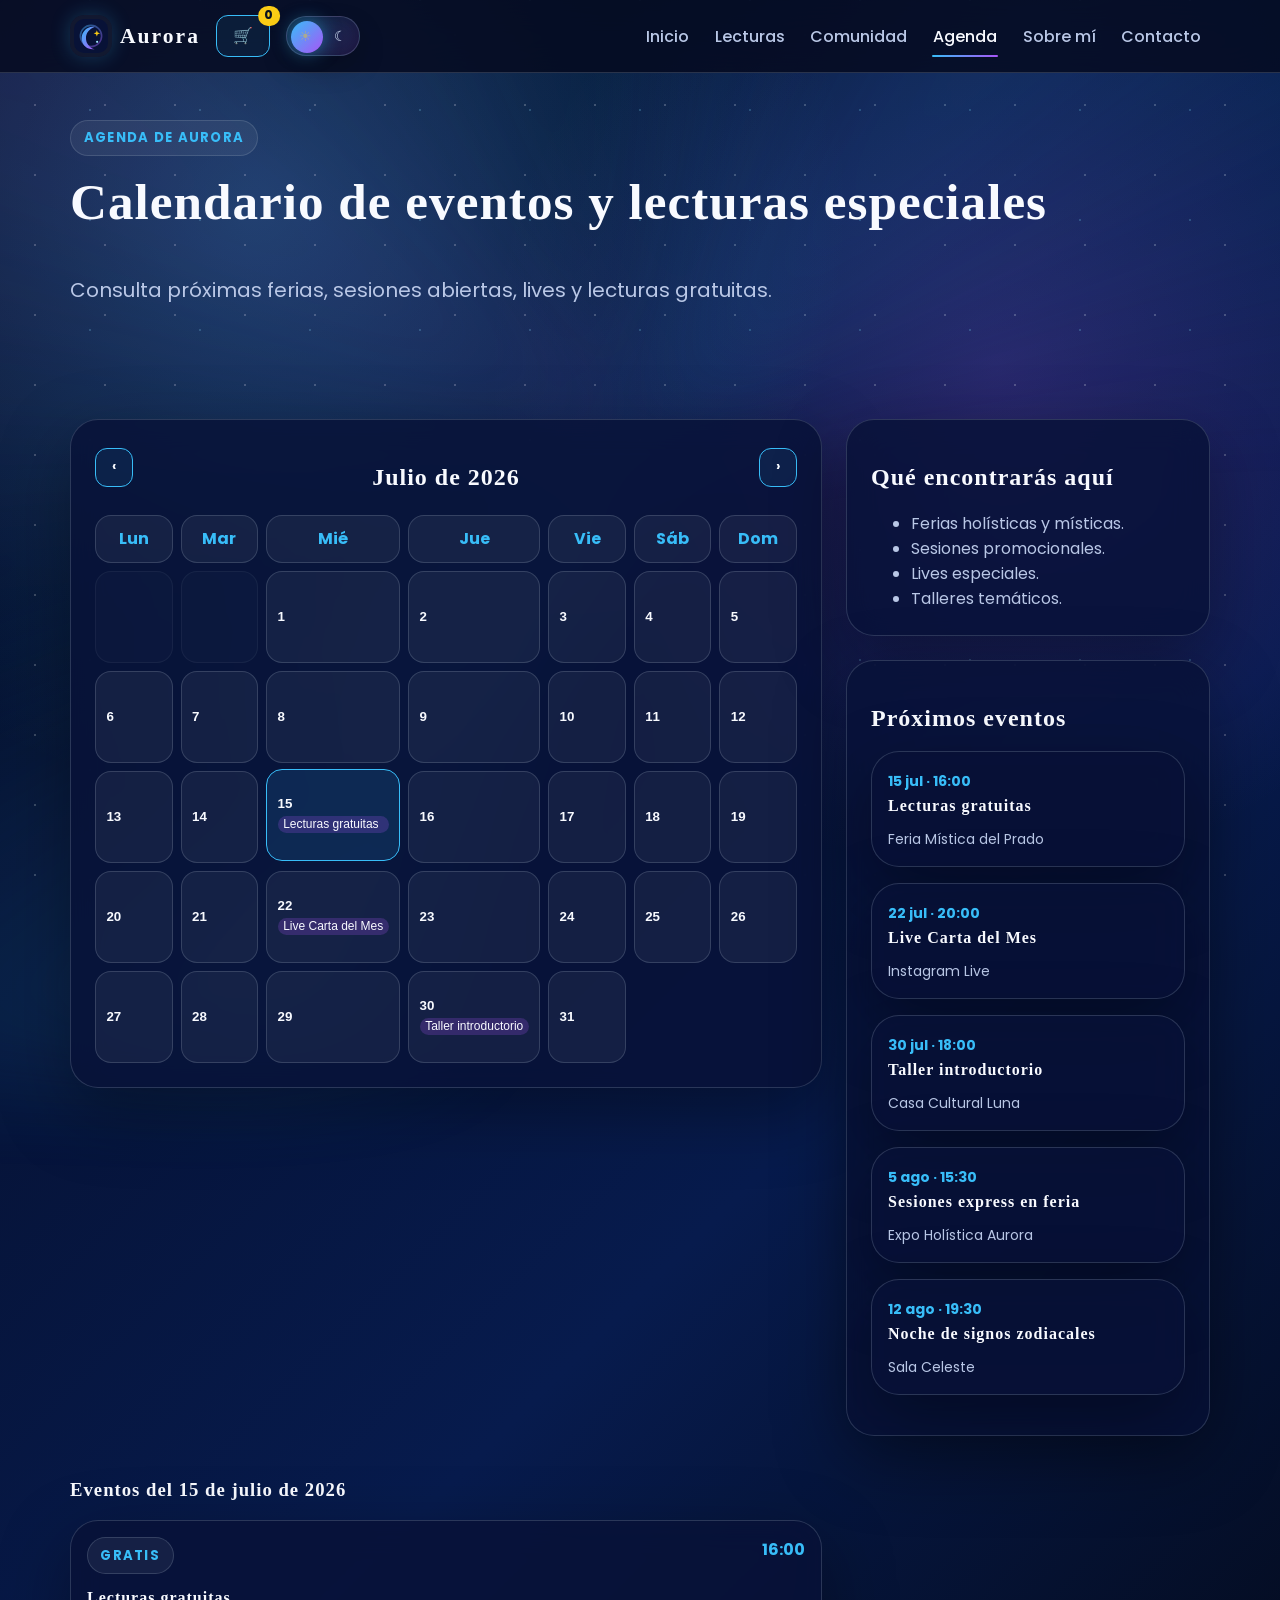
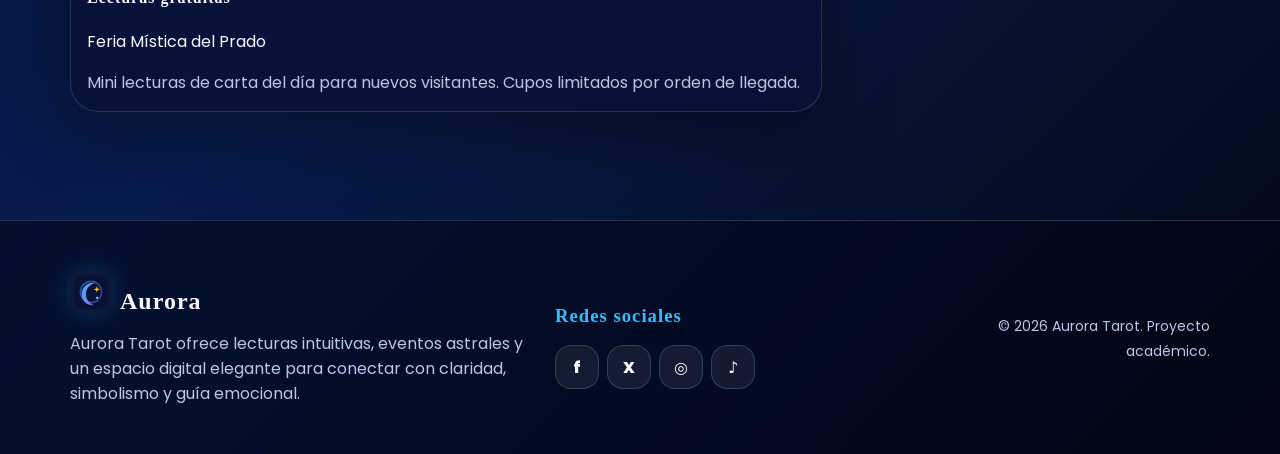
==== commit 09cef0c4: "Subida de version limpia ordenada Aurora" ====
--- a/agenda.html
+++ b/agenda.html
@@ -3,13 +3,13 @@
 <head>
   <meta charset="utf-8">
   <meta name="viewport" content="width=device-width, initial-scale=1">
-  <meta name="description" content="Calendario visual de eventos, ferias y lecturas gratuitas de Aurora para clientes y visitantes.">
+  <meta name="description" content="Calendario visual de eventos, ferias y lecturas gratuitas de Aurora.">
   <meta name="keywords" content="tarot, aurora, lecturas, agenda mística, carrito, comunidad astral">
   <meta name="author" content="Aurora Tarot">
   <meta name="robots" content="index, follow">
   <meta name="theme-color" content="#050A1F">
   <meta property="og:title" content="Aurora | Agenda de eventos">
-  <meta property="og:description" content="Calendario visual de eventos, ferias y lecturas gratuitas de Aurora para clientes y visitantes.">
+  <meta property="og:description" content="Calendario visual de eventos, ferias y lecturas gratuitas de Aurora.">
   <meta property="og:type" content="website">
   <title>Aurora | Agenda de eventos</title>
   <link rel="icon" type="image/svg+xml" href="assets/icons/favicon.svg">
@@ -17,104 +17,47 @@
   <link rel="manifest" href="manifest.json">
   <link rel="preconnect" href="https://fonts.googleapis.com">
   <link rel="preconnect" href="https://fonts.gstatic.com" crossorigin>
-  <link rel="preconnect" href="https://cdn.jsdelivr.net" crossorigin>
-  <link rel="preconnect" href="https://cdnjs.cloudflare.com" crossorigin>
   <link href="https://fonts.googleapis.com/css2?family=Cinzel+Decorative:wght@400;700;900&family=Poppins:wght@300;400;500;600;700;800&display=swap" rel="stylesheet">
-  <link href="https://cdn.jsdelivr.net/npm/bootstrap@5.3.3/dist/css/bootstrap.min.css" rel="stylesheet">
-  <link href="https://cdnjs.cloudflare.com/ajax/libs/font-awesome/6.5.2/css/all.min.css" rel="stylesheet">
-  <link rel="stylesheet" href="assets/css/estilos.css">
+  <link rel="stylesheet" href="assets/css/estilos.css?v=101">
 </head>
 <body>
   <a class="skip-link" href="#contenido">Saltar al contenido principal</a>
   <nav class="navbar navbar-expand-lg fixed-top" aria-label="Navegación principal">
     <div class="container">
-      <a class="navbar-brand d-flex align-items-center gap-2" href="index.html" aria-label="Ir al inicio de Aurora">
+      <a class="navbar-brand" href="index.html" aria-label="Ir al inicio de Aurora">
         <img class="logo-mark" src="assets/img/logo-aurora.svg" alt="Logo de Aurora Tarot" width="42" height="42">
         <span>Aurora</span>
       </a>
-      <div class="d-flex align-items-center gap-2 order-lg-2">
-        <a class="btn btn-outline-aurora position-relative" href="carrito.html" aria-label="Abrir carrito de compras">
-          <i class="fa-solid fa-cart-shopping" aria-hidden="true"></i>
-          <span class="position-absolute top-0 start-100 translate-middle badge rounded-pill badge-cart cart-count">0</span>
-        </a>
-
-        <button id="themeToggle" class="theme-switch" type="button" aria-label="Cambiar modo claro u oscuro">
-          <span class="theme-switch-track">
-            <span class="theme-switch-icon theme-sun"><i class="fa-solid fa-sun" aria-hidden="true"></i></span>
-            <span class="theme-switch-icon theme-moon"><i class="fa-solid fa-moon" aria-hidden="true"></i></span>
-            <span class="theme-switch-thumb"></span>
-          </span>
-        </button>
-        <button class="navbar-toggler btn-outline-aurora" type="button" data-bs-toggle="collapse" data-bs-target="#navbarAurora" aria-controls="navbarAurora" aria-expanded="false" aria-label="Abrir menú">
-          <span class="navbar-toggler-icon"></span>
-        </button>
-      </div>
-      <div class="collapse navbar-collapse" id="navbarAurora">
-        <ul class="navbar-nav ms-auto align-items-lg-center gap-lg-2">
-          <li class="nav-item"><a class="nav-link" href="index.html">Inicio</a></li>
-<li class="nav-item"><a class="nav-link" href="lecturas.html">Lecturas</a></li>
-<li class="nav-item"><a class="nav-link" href="foro.html">Comunidad</a></li>
-<li class="nav-item"><a class="nav-link active" href="agenda.html">Agenda</a></li>
-<li class="nav-item"><a class="nav-link" href="sobre.html">Sobre mí</a></li>
-<li class="nav-item"><a class="nav-link" href="contacto.html">Contacto</a></li>
+      <a class="btn btn-outline-aurora position-relative" href="carrito.html" aria-label="Abrir carrito de compras">
+        🛒
+        <span class="position-absolute top-0 start-100 translate-middle badge-cart cart-count">0</span>
+      </a>
+      <button id="themeToggle" class="theme-switch" type="button" aria-label="Cambiar modo claro u oscuro">
+        <span class="theme-switch-track">
+          <span class="theme-switch-icon theme-sun">☀</span>
+          <span class="theme-switch-icon theme-moon">☾</span>
+          <span class="theme-switch-thumb"></span>
+        </span>
+      </button>
+      <button class="navbar-toggler" type="button" data-bs-toggle="collapse" data-bs-target="#navbarAurora" aria-controls="navbarAurora" aria-expanded="false" aria-label="Abrir menú">
+        <span class="navbar-toggler-icon"></span>
+      </button>
+      <div class="navbar-collapse" id="navbarAurora">
+        <ul class="navbar-nav">
+          <li><a class="nav-link" href="index.html">Inicio</a></li>
+<li><a class="nav-link" href="lecturas.html">Lecturas</a></li>
+<li><a class="nav-link" href="foro.html">Comunidad</a></li>
+<li><a class="nav-link active" href="agenda.html">Agenda</a></li>
+<li><a class="nav-link" href="sobre.html">Sobre mí</a></li>
+<li><a class="nav-link" href="contacto.html">Contacto</a></li>
         </ul>
       </div>
     </div>
   </nav>
-
   <main id="contenido">
-<section class="page-hero">
-  <div class="container" data-aos="fade-up">
-    <span class="kicker"><i class="fa-solid fa-calendar-days"></i> Agenda de Aurora</span>
-    <h1 class="section-title display-4 mt-3">Calendario de eventos y lecturas especiales</h1>
-    <p class="lead text-secondary-emphasis">Consulta las próximas ferias, sesiones abiertas, lives y lecturas gratuitas donde Aurora estará presente. Los clientes pueden explorar por fecha y revisar los detalles de cada actividad.</p>
-  </div>
-</section>
-<section class="py-5">
-  <div class="container">
-    <div class="row g-4">
-      <div class="col-xl-8" data-aos="fade-right">
-        <div class="glass-card p-4">
-          <div class="d-flex flex-wrap justify-content-between align-items-center gap-3 mb-4">
-            <button id="prevMonth" class="btn btn-outline-aurora" type="button" aria-label="Mes anterior"><i class="fa-solid fa-chevron-left"></i></button>
-            <h2 id="calendarTitle" class="section-title h3 mb-0"></h2>
-            <button id="nextMonth" class="btn btn-outline-aurora" type="button" aria-label="Mes siguiente"><i class="fa-solid fa-chevron-right"></i></button>
-          </div>
-          <div id="calendarGrid" class="calendar-grid"></div>
-        </div>
-      </div>
-      <div class="col-xl-4" data-aos="fade-left">
-        <div class="glass-card p-4 mb-4">
-          <h2 class="section-title h4">Qué encontrarás aquí</h2>
-          <ul class="text-secondary-emphasis ps-3 mb-0 agenda-list">
-            <li>Ferias holísticas y místicas.</li>
-            <li>Sesiones promocionales y lecturas gratuitas.</li>
-            <li>Lives especiales en redes sociales.</li>
-            <li>Talleres y encuentros temáticos.</li>
-          </ul>
-        </div>
-        <div class="glass-card p-4">
-          <h2 class="section-title h4">Próximos eventos</h2>
-          <div id="nextEvents"></div>
-        </div>
-      </div>
-    </div>
-    <div class="row mt-4">
-      <div class="col-lg-8">
-        <div id="selectedEvents" data-aos="fade-up"></div>
-      </div>
-      <div class="col-lg-4" data-aos="fade-up" data-aos-delay="120">
-        <div class="glass-card p-4">
-          <span class="kicker"><i class="fa-solid fa-bell"></i> Consejo</span>
-          <h3 class="section-title h4 mt-3">Sigue la agenda y reserva con anticipación</h3>
-          <p class="text-secondary-emphasis mb-0">Los espacios gratuitos y las ferias suelen tener cupos limitados. Si un evento te interesa, revisa también la sección de contacto o las redes de Aurora.</p>
-        </div>
-      </div>
-    </div>
-  </div>
-</section>
-</main>
-
+<section class="page-hero"><div class="container" data-aos="fade-up"><span class="kicker">Agenda de Aurora</span><h1 class="section-title display-4 mt-3">Calendario de eventos y lecturas especiales</h1><p class="lead text-secondary-emphasis">Consulta próximas ferias, sesiones abiertas, lives y lecturas gratuitas.</p></div></section>
+<section class="py-5"><div class="container"><div class="row g-4"><div class="col-xl-8"><div class="glass-card p-4"><div class="d-flex flex-wrap justify-content-between align-items-center gap-3 mb-4"><button id="prevMonth" class="btn btn-outline-aurora" type="button" aria-label="Mes anterior">‹</button><h2 id="calendarTitle" class="section-title h3 mb-0"></h2><button id="nextMonth" class="btn btn-outline-aurora" type="button" aria-label="Mes siguiente">›</button></div><div id="calendarGrid" class="calendar-grid"></div></div></div><div class="col-xl-4"><div class="glass-card p-4 mb-4"><h2 class="section-title h4">Qué encontrarás aquí</h2><ul class="text-secondary-emphasis ps-3 mb-0"><li>Ferias holísticas y místicas.</li><li>Sesiones promocionales.</li><li>Lives especiales.</li><li>Talleres temáticos.</li></ul></div><div class="glass-card p-4"><h2 class="section-title h4">Próximos eventos</h2><div id="nextEvents"></div></div></div></div><div class="row mt-4"><div class="col-lg-8"><div id="selectedEvents"></div></div></div></div></section>
+  </main>
   <footer class="footer py-5 mt-5">
     <div class="container">
       <div class="row g-4 align-items-center">
@@ -128,10 +71,10 @@
         <div class="col-lg-4">
           <h3 class="h6 text-uppercase text-info">Redes sociales</h3>
           <div class="d-flex gap-2">
-            <a class="social-icon" href="https://facebook.com/auroratarot.oficial" target="_blank" rel="noopener" aria-label="Facebook de Aurora"><i class="fa-brands fa-facebook-f"></i></a>
-            <a class="social-icon" href="https://x.com/auroratarot" target="_blank" rel="noopener" aria-label="X de Aurora"><i class="fa-brands fa-x-twitter"></i></a>
-            <a class="social-icon" href="https://instagram.com/auroratarot.oficial" target="_blank" rel="noopener" aria-label="Instagram de Aurora"><i class="fa-brands fa-instagram"></i></a>
-            <a class="social-icon" href="https://tiktok.com/@auroratarot" target="_blank" rel="noopener" aria-label="TikTok de Aurora"><i class="fa-brands fa-tiktok"></i></a>
+            <a class="social-icon" href="https://facebook.com/auroratarot.oficial" target="_blank" rel="noopener" aria-label="Facebook de Aurora">f</a>
+            <a class="social-icon" href="https://x.com/auroratarot" target="_blank" rel="noopener" aria-label="X de Aurora">X</a>
+            <a class="social-icon" href="https://instagram.com/auroratarot.oficial" target="_blank" rel="noopener" aria-label="Instagram de Aurora">◎</a>
+            <a class="social-icon" href="https://tiktok.com/@auroratarot" target="_blank" rel="noopener" aria-label="TikTok de Aurora">♪</a>
           </div>
         </div>
         <div class="col-lg-3 text-lg-end">
@@ -140,18 +83,13 @@
       </div>
     </div>
   </footer>
-
-  <div class="toast-container position-fixed bottom-0 end-0 p-3">
-    <div id="auroraToast" class="toast text-bg-dark border-0" role="status" aria-live="polite" aria-atomic="true">
-      <div class="d-flex">
-        <div class="toast-body">Acción realizada.</div>
-        <button type="button" class="btn-close btn-close-white me-2 m-auto" data-bs-dismiss="toast" aria-label="Cerrar"></button>
-      </div>
+  <div class="toast-container">
+    <div id="auroraToast" class="toast" role="status" aria-live="polite" aria-atomic="true">
+      <span class="toast-body">Acción realizada.</span>
+      <button type="button" class="btn-close" data-bs-dismiss="toast" aria-label="Cerrar"></button>
     </div>
   </div>
-
-  <script defer src="https://cdn.jsdelivr.net/npm/bootstrap@5.3.3/dist/js/bootstrap.bundle.min.js"></script>
-  <script defer src="assets/js/main.js"></script>
-  <script defer src="assets/js/agenda.js"></script>
+  <script defer src="assets/js/main.js?v=101"></script>
+  <script defer src="assets/js/agenda.js?v=101"></script>
 </body>
 </html>
--- a/assets/css/estilos.css
+++ b/assets/css/estilos.css
@@ -1,338 +1,232 @@
-:root{
-  --bg:#050a1f;
-  --bg-2:#071b4d;
-  --panel:rgba(8,18,55,.78);
-  --panel-solid:#081237;
-  --text:#f8faff;
-  --muted:#b9c7e6;
-  --line:rgba(148,163,184,.25);
-  --primary:#38bdf8;
-  --primary-2:#2563eb;
-  --accent:#a855f7;
-  --gold:#facc15;
-  --danger:#fb7185;
-  --success:#34d399;
-  --shadow:0 24px 70px rgba(0,0,0,.35);
-}
-[data-theme="light"]{
-  --bg:#edf7ff;
-  --bg-2:#dbeafe;
-  --panel:rgba(255,255,255,.82);
-  --panel-solid:#ffffff;
-  --text:#0f172a;
-  --muted:#475569;
-  --line:rgba(15,23,42,.12);
-  --primary:#0369a1;
-  --primary-2:#2563eb;
-  --accent:#7c3aed;
-  --gold:#b45309;
-  --shadow:0 24px 60px rgba(2,6,23,.12);
-}
-*{box-sizing:border-box}
-html{scroll-behavior:smooth}
-body{
-  margin:0;
-  min-height:100vh;
-  font-family:'Poppins',system-ui,-apple-system,BlinkMacSystemFont,'Segoe UI',sans-serif;
-  color:var(--text);
-  background:
-    radial-gradient(circle at 20% 10%, rgba(56,189,248,.28), transparent 28%),
-    radial-gradient(circle at 78% 18%, rgba(168,85,247,.22), transparent 26%),
-    linear-gradient(135deg,var(--bg),var(--bg-2) 58%,#030712);
-  overflow-x:hidden;
-}
-body::before{
-  content:"";
-  position:fixed;
-  inset:0;
-  z-index:-3;
-  pointer-events:none;
-  background-image:
-    radial-gradient(#ffffff 1px, transparent 1px),
-    radial-gradient(#8be9ff 1px, transparent 1px);
-  background-size:70px 70px,110px 110px;
-  background-position:0 0,35px 55px;
-  opacity:.28;
-  animation:starsMove 24s linear infinite;
-}
-body::after{
-  content:"";
-  position:fixed;
-  inset:-20%;
-  z-index:-2;
-  pointer-events:none;
-  background:
-    conic-gradient(from 120deg at 50% 50%, transparent 0 20%, rgba(56,189,248,.2) 26%, transparent 38%, rgba(168,85,247,.15) 50%, transparent 64%, rgba(14,165,233,.22) 78%, transparent 92%);
-  filter:blur(52px);
-  animation:auroraFlow 12s ease-in-out infinite alternate;
-  opacity:.8;
-}
-@keyframes starsMove{to{background-position:70px 70px,145px 165px}}
-@keyframes auroraFlow{from{transform:rotate(-8deg) scale(1)}to{transform:rotate(10deg) scale(1.1)}}
-@media (prefers-reduced-motion: reduce){
-  *,*::before,*::after{animation:none!important;transition:none!important;scroll-behavior:auto!important}
-}
-a{color:inherit;text-decoration:none}
-img{max-width:100%;height:auto}
-section{position:relative}
+
+:root{--bg:#050a1f;--bg-2:#071b4d;--panel:rgba(8,18,55,.82);--text:#f8faff;--muted:#b9c7e6;--line:rgba(148,163,184,.25);--primary:#38bdf8;--primary-2:#2563eb;--accent:#a855f7;--gold:#facc15;--danger:#fb7185;--success:#34d399;--shadow:0 24px 70px rgba(0,0,0,.35)}
+[data-theme="light"]{--bg:#edf7ff;--bg-2:#dbeafe;--panel:rgba(255,255,255,.9);--text:#0f172a;--muted:#475569;--line:rgba(15,23,42,.13);--primary:#0369a1;--primary-2:#2563eb;--accent:#7c3aed;--gold:#b45309;--shadow:0 24px 60px rgba(2,6,23,.12)}
+*{box-sizing:border-box}html{scroll-behavior:smooth}
+body{margin:0;min-height:100vh;font-family:'Poppins',system-ui,sans-serif;color:var(--text);background:radial-gradient(circle at 20% 10%,rgba(56,189,248,.28),transparent 28%),radial-gradient(circle at 78% 18%,rgba(168,85,247,.22),transparent 26%),linear-gradient(135deg,var(--bg),var(--bg-2) 58%,#030712);overflow-x:hidden}
+body::before{content:"";position:fixed;inset:0;z-index:-3;pointer-events:none;background-image:radial-gradient(#fff 1px,transparent 1px),radial-gradient(#8be9ff 1px,transparent 1px);background-size:70px 70px,110px 110px;background-position:0 0,35px 55px;opacity:.22;animation:starsMove 24s linear infinite}
+body::after{content:"";position:fixed;inset:-20%;z-index:-2;pointer-events:none;background:conic-gradient(from 120deg at 50% 50%,transparent 0 20%,rgba(56,189,248,.18) 26%,transparent 38%,rgba(168,85,247,.14) 50%,transparent 64%,rgba(14,165,233,.2) 78%,transparent 92%);filter:blur(52px);animation:auroraFlow 12s ease-in-out infinite alternate;opacity:.8}
+@keyframes starsMove{to{background-position:70px 70px,145px 165px}}@keyframes auroraFlow{from{transform:rotate(-8deg) scale(1)}to{transform:rotate(10deg) scale(1.1)}}
+a{color:inherit;text-decoration:none}img{max-width:100%;height:auto}.container{width:min(100% - 2rem,1140px);margin-inline:auto}.row{display:flex;flex-wrap:wrap;margin-inline:-.75rem}.row>*{width:100%;padding-inline:.75rem}.row.g-3,.row.g-4,.row.g-5{gap:1rem;margin-inline:0}.row.g-3>*,.row.g-4>*,.row.g-5>*{padding-inline:0}.g-4{gap:1.5rem}.g-5{gap:3rem}
+.d-flex{display:flex}.flex-wrap{flex-wrap:wrap}.align-items-center{align-items:center}.align-items-start{align-items:flex-start}.align-items-end{align-items:flex-end}.justify-content-between{justify-content:space-between}.justify-content-center{justify-content:center}.gap-2{gap:.5rem}.gap-3{gap:1rem}.text-center{text-align:center}.mt-1{margin-top:.25rem}.mt-2{margin-top:.5rem}.mt-3{margin-top:1rem}.mt-4{margin-top:1.5rem}.mt-5{margin-top:3rem}.mb-0{margin-bottom:0}.mb-1{margin-bottom:.25rem}.mb-2{margin-bottom:.5rem}.mb-3{margin-bottom:1rem}.mb-4{margin-bottom:1.5rem}.me-2{margin-right:.5rem}.mx-auto{margin-inline:auto}.py-4{padding-block:1.5rem}.py-5{padding-block:3rem}.p-3{padding:1rem}.p-4{padding:1.5rem}.p-5{padding:3rem}.w-100{width:100%}.h-100{height:100%}.small,small{font-size:.875rem}.lead{font-size:clamp(1rem,2vw,1.25rem)}.fs-4{font-size:1.5rem}.fw-bold{font-weight:700}.position-relative{position:relative}.position-absolute{position:absolute}.top-0{top:0}.start-100{left:100%}.translate-middle{transform:translate(-50%,-50%)}.border-bottom{border-bottom:1px solid var(--line)}.sticky-top{position:sticky}
+@media(min-width:576px){.col-sm-6{width:50%;flex:0 0 auto}}@media(min-width:768px){.col-md-4{width:33.333%;flex:0 0 auto}.col-md-6{width:50%;flex:0 0 auto}}@media(min-width:992px){.col-lg-3{width:25%;flex:0 0 auto}.col-lg-4{width:33.333%;flex:0 0 auto}.col-lg-5{width:41.667%;flex:0 0 auto}.col-lg-6{width:50%;flex:0 0 auto}.col-lg-7{width:58.333%;flex:0 0 auto}.col-lg-8{width:66.667%;flex:0 0 auto}.text-lg-end{text-align:right}.order-lg-2{order:2}}@media(min-width:1200px){.col-xl-3{width:25%;flex:0 0 auto}.col-xl-4{width:33.333%;flex:0 0 auto}.col-xl-8{width:66.667%;flex:0 0 auto}}
+.navbar{position:fixed;top:0;left:0;right:0;z-index:1040;backdrop-filter:blur(18px);background:rgba(5,10,31,.84);border-bottom:1px solid var(--line)}[data-theme="light"] .navbar{background:rgba(255,255,255,.9)}.navbar .container{display:flex;align-items:center;gap:1rem}.navbar-brand{font-family:'Cinzel Decorative',serif;letter-spacing:2px;color:var(--text);font-weight:900;display:flex;align-items:center;gap:.5rem;white-space:nowrap}.logo-mark{width:42px;height:42px;border-radius:14px;box-shadow:0 0 20px rgba(56,189,248,.24);background:rgba(255,255,255,.04);padding:.25rem}.navbar-collapse{margin-left:auto}.navbar-nav{display:flex;align-items:center;gap:.5rem;list-style:none;margin:0;padding:0}.nav-link{display:block;color:var(--muted);font-weight:500;padding:.7rem .55rem;position:relative}.nav-link:hover,.nav-link.active{color:var(--text)}.nav-link.active::after{content:"";position:absolute;left:.5rem;right:.5rem;bottom:.2rem;height:2px;background:linear-gradient(90deg,var(--primary),var(--accent));border-radius:4px}.navbar-toggler{display:none;border:1px solid var(--line);background:rgba(56,189,248,.08);color:var(--text);border-radius:12px;padding:.55rem .7rem}.navbar-toggler-icon::before{content:"☰";font-size:1.2rem}.badge-cart{background:var(--gold);color:#07111f;font-weight:800;font-size:.72rem;padding:.2rem .4rem;border-radius:999px}
+.theme-switch{border:0;background:transparent;padding:0;width:74px;height:40px;border-radius:999px}.theme-switch-track{position:relative;width:74px;height:40px;display:block;border-radius:999px;border:1px solid var(--line);background:linear-gradient(135deg,rgba(56,189,248,.18),rgba(168,85,247,.18));box-shadow:inset 0 0 18px rgba(0,0,0,.22),0 12px 26px rgba(0,0,0,.22);transition:.35s}.theme-switch-thumb{position:absolute;top:4px;left:4px;width:32px;height:32px;border-radius:50%;background:linear-gradient(135deg,#38bdf8,#a855f7);box-shadow:0 0 18px rgba(56,189,248,.5);transition:transform .35s}.theme-switch-icon{position:absolute;top:50%;transform:translateY(-50%);z-index:2;font-size:.9rem}.theme-sun{left:12px;color:#facc15;opacity:.45}.theme-moon{right:12px;color:#dbeafe}.theme-switch.is-light .theme-switch-thumb{transform:translateX(34px);background:linear-gradient(135deg,#facc15,#38bdf8)}.theme-switch.is-light .theme-sun{opacity:1}.theme-switch.is-light .theme-moon{opacity:.45}
+.btn{display:inline-flex;align-items:center;justify-content:center;gap:.45rem;padding:.65rem 1rem;border-radius:12px;cursor:pointer;text-align:center;line-height:1.2;font-family:'Poppins',sans-serif;font-weight:700;border:1px solid transparent}.btn-lg{padding:.85rem 1.25rem;font-size:1.05rem}.btn-sm{padding:.35rem .65rem;font-size:.875rem}.btn-aurora{border:0;color:#fff;background:linear-gradient(135deg,var(--primary-2),var(--accent));box-shadow:0 12px 30px rgba(37,99,235,.35);transition:.25s}.btn-aurora:hover{color:#fff;transform:translateY(-2px);box-shadow:0 16px 44px rgba(56,189,248,.32)}.btn-outline-aurora{border:1px solid var(--primary);color:var(--text);background:rgba(56,189,248,.08)}.btn-outline-aurora:hover{background:var(--primary);color:#001226}.btn-outline-danger{border-color:#fb7185;color:#fb7185;background:transparent}.btn-outline-success{border-color:#34d399;color:#34d399;background:transparent}.btn-outline-warning{border-color:#facc15;color:#facc15;background:transparent}
+.hero-slide{min-height:78vh;display:flex;align-items:center;position:relative;padding:8rem 0 5rem;overflow:hidden}.hero-slide::before{content:"";position:absolute;inset:0;background:radial-gradient(circle at 68% 38%,rgba(56,189,248,.25),transparent 26%),linear-gradient(90deg,rgba(5,10,31,.94),rgba(5,10,31,.45));z-index:0}.hero-content{position:relative;z-index:2}.kicker{display:inline-flex;gap:.5rem;align-items:center;padding:.45rem .8rem;border:1px solid var(--line);border-radius:999px;background:rgba(255,255,255,.06);color:var(--primary);font-weight:700;font-size:.82rem;text-transform:uppercase;letter-spacing:.08rem}.display-title,.section-title,h1,h2,h3,h4,h5,h6{font-family:'Cinzel Decorative',serif!important;letter-spacing:1px}.display-title{line-height:1.06;text-shadow:0 0 28px rgba(56,189,248,.32)}.display-3{font-size:clamp(2.2rem,6vw,4.4rem)}.display-4{font-size:clamp(2rem,5vw,3.5rem)}.display-6{font-size:clamp(1.65rem,4vw,2.5rem)}.text-gradient{background:linear-gradient(90deg,#fff,var(--primary),#e9d5ff);-webkit-background-clip:text;background-clip:text;color:transparent}
+.hero-card-stack{position:relative;min-height:460px;perspective:1000px}.floating-card{position:absolute;width:190px;filter:drop-shadow(0 24px 32px rgba(0,0,0,.45));animation:floatCard 7.5s ease-in-out infinite;transform-origin:center}.floating-card.card-a{left:8%;top:16%;--r:-6deg}.floating-card.card-b{left:39%;top:8%;width:220px;animation-delay:.9s;--r:1deg}.floating-card.card-c{right:6%;top:31%;animation-delay:1.7s;--r:7deg}@keyframes floatCard{0%,100%{transform:translateY(0) rotate(var(--r))}50%{transform:translateY(-16px) rotate(var(--r))}}.hero-signs{display:flex;flex-wrap:wrap;gap:.75rem}.hero-signs span{display:inline-flex;align-items:center;gap:.45rem;padding:.55rem .9rem;border:1px solid var(--line);border-radius:999px;background:rgba(255,255,255,.06);font-size:.9rem;color:var(--muted)}
+.carousel{position:relative}.carousel-item{display:none}.carousel-item.active{display:block}.carousel-indicators{position:absolute;right:0;bottom:1rem;left:0;z-index:3;display:flex;justify-content:center;gap:.5rem}.carousel-indicators button{width:10px;height:10px;border-radius:50%;border:0;background:rgba(255,255,255,.45)}.carousel-indicators button.active{background:var(--primary)}.carousel-control-prev,.carousel-control-next{position:absolute;top:50%;z-index:3;transform:translateY(-50%);border:0;background:rgba(255,255,255,.08);color:var(--text);width:42px;height:42px;border-radius:50%;cursor:pointer}.carousel-control-prev{left:1rem}.carousel-control-next{right:1rem}.carousel-control-prev-icon::before{content:"‹";font-size:2rem;line-height:1}.carousel-control-next-icon::before{content:"›";font-size:2rem;line-height:1}
+.glass-card{background:var(--panel);border:1px solid var(--line);border-radius:28px;box-shadow:var(--shadow);backdrop-filter:blur(16px)}.service-card,.forum-card,.event-card{height:100%;transition:.25s;overflow:hidden}.service-card:hover,.forum-card:hover,.event-card:hover{transform:translateY(-7px);border-color:rgba(56,189,248,.55)}.icon-orb{width:62px;height:62px;border-radius:22px;display:grid;place-items:center;background:linear-gradient(135deg,rgba(56,189,248,.18),rgba(168,85,247,.22));color:var(--gold);font-size:1.5rem;border:1px solid var(--line);font-family:Georgia,serif}.price{font-size:1.45rem;font-weight:800;color:var(--primary)}.text-secondary-emphasis{color:var(--muted)!important}.text-info{color:var(--primary)!important}.social-icon{width:44px;height:44px;display:grid;place-items:center;border-radius:16px;background:rgba(255,255,255,.07);border:1px solid var(--line);transition:.25s;font-weight:800}.social-icon:hover{transform:translateY(-3px);background:rgba(56,189,248,.16);color:var(--primary)}
+.portrait-frame{position:relative;border-radius:30px;overflow:hidden;border:1px solid var(--line);background:linear-gradient(180deg,rgba(255,255,255,.08),rgba(255,255,255,.03));box-shadow:var(--shadow);padding:1rem}.portrait-frame img{width:100%;display:block;border-radius:22px;aspect-ratio:2/3;object-fit:cover}.mini-feature{display:flex;flex-direction:column;gap:.4rem}.mini-feature span{color:var(--muted);font-size:.92rem}.zodiac-card{padding:1rem;border-radius:22px;border:1px solid var(--line);background:rgba(255,255,255,.05);height:100%;transition:.25s}.zodiac-card:hover{transform:translateY(-6px);border-color:rgba(56,189,248,.55)}.zodiac-symbol{width:54px;height:54px;border-radius:18px;display:grid;place-items:center;background:linear-gradient(135deg,rgba(56,189,248,.16),rgba(168,85,247,.2));color:var(--gold);font-size:1.35rem;border:1px solid var(--line);margin-bottom:.9rem}
+.page-hero{padding:8rem 0 3rem}.form-control,.form-select{width:100%;background:rgba(255,255,255,.08);border:1px solid var(--line);color:var(--text);box-shadow:none;border-radius:12px;padding:.75rem}.form-control::placeholder{color:rgba(185,199,230,.75)}textarea.form-control{resize:vertical}.form-label{display:block;margin-bottom:.35rem}.invalid-feedback{display:none;color:#fb7185}.was-validated :invalid ~ .invalid-feedback{display:block}[data-theme="light"] .form-control,[data-theme="light"] .form-select{background:#fff;color:#0f172a}
+.table-responsive{overflow-x:auto}.table{width:100%;border-collapse:collapse;color:var(--text)}.table th,.table td{padding:1rem;border-bottom:1px solid var(--line);vertical-align:middle}.cart-table{overflow:hidden;border-radius:24px;border:1px solid var(--line)}.qty-btn{width:34px;height:34px;border-radius:12px;border:1px solid var(--line);background:rgba(255,255,255,.06);color:var(--text);cursor:pointer}
+.modal{position:fixed;inset:0;z-index:1060;display:none;background:rgba(0,0,0,.62);padding:1rem;overflow:auto}.modal.show{display:grid;place-items:center}.modal-dialog{width:min(100%,520px)}.modal-header,.modal-footer{display:flex;align-items:center;justify-content:space-between;gap:1rem;padding:1rem;border-bottom:1px solid var(--line)}.modal-footer{border-bottom:0;border-top:1px solid var(--line)}.modal-body{padding:1rem}.btn-close{border:0;background:transparent;color:inherit;cursor:pointer}.btn-close::before{content:"×";font-size:1.4rem}.toast-container{position:fixed;right:1rem;bottom:1rem;z-index:1070}.toast{display:none;border-radius:18px;background:#111827;color:#fff;padding:.8rem 1rem;box-shadow:var(--shadow)}.toast.show{display:block}
+.comment-status{font-size:.78rem;border-radius:999px;padding:.2rem .55rem}.status-approved{background:rgba(52,211,153,.16);color:var(--success)}.status-hidden{background:rgba(251,113,133,.16);color:var(--danger)}.calendar-grid{display:grid;grid-template-columns:repeat(7,1fr);gap:.5rem}.calendar-day,.calendar-head{border:1px solid var(--line);border-radius:16px;min-height:92px;padding:.65rem;background:rgba(255,255,255,.055);color:var(--text)}.calendar-head{min-height:auto;text-align:center;font-weight:700;color:var(--primary)}.calendar-day{cursor:pointer;text-align:left}.calendar-day:hover,.calendar-day.selected{border-color:var(--primary);background:rgba(56,189,248,.12);transform:translateY(-2px)}.calendar-day.muted{opacity:.35}.event-mini{font-size:.75rem;margin-top:.3rem;padding:.12rem .35rem;border-radius:999px;background:rgba(168,85,247,.22);white-space:nowrap;overflow:hidden;text-overflow:ellipsis}
+.footer{border-top:1px solid var(--line);background:rgba(2,6,23,.52)}[data-theme="light"] .footer{background:rgba(255,255,255,.64)}.skip-link{position:absolute;left:-999px;top:auto;width:1px;height:1px;overflow:hidden}.skip-link:focus{left:1rem;top:1rem;width:auto;height:auto;z-index:9999;background:var(--gold);color:#07111f;padding:.7rem 1rem;border-radius:12px;font-weight:800}:focus-visible{outline:3px solid var(--gold);outline-offset:3px}[data-aos]{opacity:0;transform:translateY(22px);transition:opacity .65s ease,transform .65s ease}[data-aos="fade-right"]{transform:translateX(-24px)}[data-aos="fade-left"]{transform:translateX(24px)}[data-aos="zoom-in"]{transform:scale(.96)}[data-aos].aos-animate{opacity:1;transform:none}
+@media(max-width:991px){.navbar .container{flex-wrap:wrap}.navbar-collapse{display:none;flex-basis:100%;order:3;margin-left:0}.navbar-collapse.show{display:block}.navbar-nav{display:block;padding:1rem 0}.navbar-toggler{display:inline-flex;margin-left:auto}.hero-slide{min-height:auto;padding:7rem 0 4rem}.hero-card-stack{min-height:340px;margin-top:2rem}.floating-card{width:138px}.floating-card.card-b{width:165px}.display-title{font-size:2.45rem}.calendar-day{min-height:74px;font-size:.82rem}.event-mini{display:none}.text-lg-end{text-align:left}}
+@media(max-width:575px){.container{width:min(100% - 1rem,1140px)}.hero-card-stack{min-height:280px}.floating-card{width:112px}.floating-card.card-b{width:138px}.calendar-grid{gap:.3rem}.calendar-day{min-height:58px;padding:.35rem;border-radius:12px}.calendar-head{font-size:.75rem;padding:.35rem}.navbar-brand span{font-size:1rem}.page-hero{padding-top:6.5rem}.theme-switch{width:64px;height:36px}.theme-switch-track{width:64px;height:36px}.theme-switch-thumb{width:28px;height:28px}.theme-switch.is-light .theme-switch-thumb{transform:translateX(28px)}}
+
+
+/* =========================================================
+   CORRECCIÓN DE PROPORCIÓN Y ORDEN VISUAL - AURORA v101
+   Arregla columnas que se bajaban por el uso de gap en .row
+   y ajusta navbar, hero, cards e imagen para verse más ordenado.
+   ========================================================= */
+
+/* Grid tipo Bootstrap real: usar row-gap, no gap horizontal que rompe 50% + 50% */
+.row{
+  display:flex;
+  flex-wrap:wrap;
+  margin-left:-.75rem;
+  margin-right:-.75rem;
+}
+.row > *{
+  padding-left:.75rem;
+  padding-right:.75rem;
+}
+.row.g-3,
+.row.g-4,
+.row.g-5{
+  margin-left:-.75rem;
+  margin-right:-.75rem;
+  column-gap:0;
+}
+.row.g-3{row-gap:1rem}
+.row.g-4{row-gap:1.5rem}
+.row.g-5{row-gap:3rem}
+.row.g-3 > *,
+.row.g-4 > *,
+.row.g-5 > *{
+  padding-left:.75rem;
+  padding-right:.75rem;
+}
+
+/* Header más compacto y ordenado */
 .navbar{
-  backdrop-filter:blur(18px);
-  background:rgba(5,10,31,.78)!important;
-  border-bottom:1px solid var(--line);
-}
-[data-theme="light"] .navbar{background:rgba(255,255,255,.86)!important}
-.navbar-brand{font-family:'Cinzel Decorative',serif;letter-spacing:2px;color:var(--text)!important}
-.logo-mark{width:42px;height:42px;border-radius:14px;box-shadow:0 0 20px rgba(56,189,248,.24);background:rgba(255,255,255,.04);padding:.25rem}
-.nav-link{color:var(--muted)!important;font-weight:500;position:relative}
-.nav-link:hover,.nav-link.active{color:var(--text)!important}
-.nav-link.active::after{content:"";position:absolute;left:.5rem;right:.5rem;bottom:.2rem;height:2px;background:linear-gradient(90deg,var(--primary),var(--accent));border-radius:4px}
-.btn-aurora{
-  border:0;
-  color:#fff;
-  font-weight:700;
-  background:linear-gradient(135deg,var(--primary-2),var(--accent));
-  box-shadow:0 12px 30px rgba(37,99,235,.35);
-  transition:.25s ease;
-}
-.btn-aurora:hover{color:#fff;transform:translateY(-2px);box-shadow:0 16px 44px rgba(56,189,248,.32)}
-.btn-outline-aurora{border:1px solid var(--primary);color:var(--text);background:rgba(56,189,248,.08)}
-.btn-outline-aurora:hover{background:var(--primary);color:#001226}
-.badge-cart{background:var(--gold);color:#07111f;font-weight:800}
-.hero-slide{min-height:78vh;display:flex;align-items:center;position:relative;padding:8rem 0 5rem;overflow:hidden}
-.hero-slide::before{content:"";position:absolute;inset:0;background:radial-gradient(circle at 68% 38%, rgba(56,189,248,.25), transparent 26%),linear-gradient(90deg, rgba(5,10,31,.92), rgba(5,10,31,.4));z-index:0}
-.hero-content{position:relative;z-index:2}
-.kicker{display:inline-flex;gap:.5rem;align-items:center;padding:.45rem .8rem;border:1px solid var(--line);border-radius:999px;background:rgba(255,255,255,.06);color:var(--primary);font-weight:700;font-size:.85rem;text-transform:uppercase;letter-spacing:.08rem}
-.display-title{font-family:'Cinzel Decorative',serif;letter-spacing:1px;line-height:1.06;text-shadow:0 0 28px rgba(56,189,248,.32)}
-.text-gradient{background:linear-gradient(90deg,#fff,var(--primary),#e9d5ff);-webkit-background-clip:text;background-clip:text;color:transparent}
-.hero-card-stack{position:relative;min-height:460px;perspective:1000px}
-.floating-card{position:absolute;width:185px;filter:drop-shadow(0 20px 32px rgba(0,0,0,.38));animation:floatCard 6s ease-in-out infinite;transform-origin:center}
-.floating-card.card-a{left:8%;top:18%;transform:rotate(-9deg)}
-.floating-card.card-b{left:39%;top:4%;width:215px;animation-delay:.9s}
-.floating-card.card-c{right:5%;top:28%;transform:rotate(12deg);animation-delay:1.7s}
-@keyframes floatCard{0%,100%{translate:0 0}50%{translate:0 -22px}}
-.glass-card{background:var(--panel);border:1px solid var(--line);border-radius:28px;box-shadow:var(--shadow);backdrop-filter:blur(16px)}
-.service-card,.forum-card,.event-card{height:100%;transition:.25s ease;overflow:hidden}
-.service-card:hover,.forum-card:hover,.event-card:hover{transform:translateY(-7px);border-color:rgba(56,189,248,.55)}
-.service-card .icon-orb{width:62px;height:62px;border-radius:22px;display:grid;place-items:center;background:linear-gradient(135deg,rgba(56,189,248,.18),rgba(168,85,247,.22));color:var(--gold);font-size:1.5rem;border:1px solid var(--line)}
-.price{font-size:1.45rem;font-weight:800;color:var(--primary)}
-.section-title{font-family:'Cinzel Decorative',serif;letter-spacing:1px}
-.divider{height:1px;background:linear-gradient(90deg,transparent,var(--primary),transparent);opacity:.5}
-.social-icon{width:44px;height:44px;display:grid;place-items:center;border-radius:16px;background:rgba(255,255,255,.07);border:1px solid var(--line);transition:.25s}
-.social-icon:hover{transform:translateY(-3px);background:rgba(56,189,248,.16);color:var(--primary)}
-.page-hero{padding:8rem 0 3rem}
-.cart-table{overflow:hidden;border-radius:24px;border:1px solid var(--line)}
-.cart-table table{margin:0;color:var(--text)}
-.cart-table th{color:var(--muted);font-weight:600;background:rgba(255,255,255,.05)}
-.qty-btn{width:34px;height:34px;border-radius:12px;border:1px solid var(--line);background:rgba(255,255,255,.06);color:var(--text)}
-.form-control,.form-select,.form-control:focus,.form-select:focus{
-  background:rgba(255,255,255,.08);border:1px solid var(--line);color:var(--text);box-shadow:none;
-}
-.form-control::placeholder{color:rgba(185,199,230,.75)}
-[data-theme="light"] .form-control,[data-theme="light"] .form-select,[data-theme="light"] .form-control:focus,[data-theme="light"] .form-select:focus{background:#fff;color:#0f172a}
-[data-theme="light"] .form-control::placeholder{color:#64748b}
-.comment-status{font-size:.78rem;border-radius:999px;padding:.2rem .55rem}
-.status-approved{background:rgba(52,211,153,.16);color:var(--success)}
-.status-hidden{background:rgba(251,113,133,.16);color:var(--danger)}
-.calendar-grid{display:grid;grid-template-columns:repeat(7,1fr);gap:.5rem}
-.calendar-day,.calendar-head{border:1px solid var(--line);border-radius:16px;min-height:92px;padding:.65rem;background:rgba(255,255,255,.055)}
-.calendar-head{min-height:auto;text-align:center;font-weight:700;color:var(--primary)}
-.calendar-day{cursor:pointer;transition:.2s}
-.calendar-day:hover,.calendar-day.selected{border-color:var(--primary);background:rgba(56,189,248,.12);transform:translateY(-2px)}
-.calendar-day.muted{opacity:.35}.calendar-day.has-event::after{content:"";display:block;width:8px;height:8px;margin-top:.5rem;border-radius:999px;background:var(--gold);box-shadow:0 0 12px var(--gold)}
-.event-mini{font-size:.75rem;margin-top:.3rem;padding:.12rem .35rem;border-radius:999px;background:rgba(168,85,247,.22);white-space:nowrap;overflow:hidden;text-overflow:ellipsis}
-.oracle-card{cursor:pointer;transition:.3s;transform-style:preserve-3d}.oracle-card:hover{transform:translateY(-8px) rotate(-1deg)}
-.oracle-result{min-height:120px}
-.footer{border-top:1px solid var(--line);background:rgba(2,6,23,.52)}
-[data-theme="light"] .footer{background:rgba(255,255,255,.64)}
-.skip-link{position:absolute;left:-999px;top:auto;width:1px;height:1px;overflow:hidden}
-.skip-link:focus{left:1rem;top:1rem;width:auto;height:auto;z-index:9999;background:var(--gold);color:#07111f;padding:.7rem 1rem;border-radius:12px;font-weight:800}
-:focus-visible{outline:3px solid var(--gold);outline-offset:3px}
-@media (max-width:991px){
-  .hero-slide{min-height:auto;padding:7rem 0 4rem}.hero-card-stack{min-height:340px;margin-top:2rem}.floating-card{width:138px}.floating-card.card-b{width:165px}.display-title{font-size:2.45rem}.calendar-day{min-height:74px;font-size:.82rem}.event-mini{display:none}
-}
-@media (max-width:575px){
-  .hero-card-stack{min-height:280px}.floating-card{width:112px}.floating-card.card-b{width:138px}.calendar-grid{gap:.3rem}.calendar-day{min-height:58px;padding:.35rem;border-radius:12px}.calendar-head{font-size:.75rem;padding:.35rem}.navbar-brand span{font-size:1rem}.page-hero{padding-top:6.5rem}
-}
-.text-secondary-emphasis{color:var(--muted)!important}
-.navbar-toggler-icon{filter:invert(1)}
-[data-theme="light"] .navbar-toggler-icon{filter:invert(0)}
-
-
-main, nav, footer{transition:opacity .35s ease, transform .35s ease}
-body.page-ready main, body.page-ready nav, body.page-ready footer{animation:pageReveal .5s ease both}
-body.page-leave main, body.page-leave nav, body.page-leave footer{opacity:0;transform:translateY(14px)}
-.page-transition-overlay{position:fixed;inset:0;pointer-events:none;opacity:0;z-index:9998;background:radial-gradient(circle at 50% 35%, rgba(56,189,248,.18), transparent 25%),linear-gradient(135deg,rgba(5,10,31,.18),rgba(3,7,18,.94));transition:opacity .32s ease}
-body.page-leave .page-transition-overlay{opacity:1}
-@keyframes pageReveal{from{opacity:0;transform:translateY(10px)}to{opacity:1;transform:translateY(0)}}
-.hero-signs{display:flex;flex-wrap:wrap;gap:.75rem}
-.hero-signs span{display:inline-flex;align-items:center;gap:.45rem;padding:.55rem .9rem;border:1px solid var(--line);border-radius:999px;background:rgba(255,255,255,.06);font-size:.9rem;color:var(--muted)}
-.portrait-frame{position:relative;border-radius:30px;overflow:hidden;border:1px solid var(--line);background:linear-gradient(180deg,rgba(255,255,255,.08),rgba(255,255,255,.03));box-shadow:var(--shadow);padding:1rem}
-.portrait-frame::before{content:"";position:absolute;inset:0;background:radial-gradient(circle at top left, rgba(56,189,248,.18), transparent 28%),radial-gradient(circle at bottom right, rgba(168,85,247,.18), transparent 32%);pointer-events:none}
-.portrait-frame img{width:100%;display:block;border-radius:22px}
-.hero-portrait-card{max-width:500px;margin-inline:auto}
-.mini-feature{display:flex;flex-direction:column;gap:.4rem}
-.mini-feature span{color:var(--muted);font-size:.92rem}
-.zodiac-card{padding:1rem;border-radius:22px;border:1px solid var(--line);background:rgba(255,255,255,.05);height:100%;transition:.25s ease}
-.zodiac-card:hover{transform:translateY(-6px);border-color:rgba(56,189,248,.55)}
-.zodiac-symbol{width:54px;height:54px;border-radius:18px;display:grid;place-items:center;background:linear-gradient(135deg,rgba(56,189,248,.16),rgba(168,85,247,.2));color:var(--gold);font-size:1.35rem;border:1px solid var(--line);margin-bottom:.9rem}
-.zodiac-card p{margin-bottom:0;color:var(--muted);font-size:.92rem}
-.agenda-list li+li{margin-top:.55rem}
-.floating-card{width:196px;filter:drop-shadow(0 24px 32px rgba(0,0,0,.45));animation:floatCardSerious 7.5s ease-in-out infinite}
-.floating-card.card-a{left:8%;top:16%;transform:rotate(-6deg)}
-.floating-card.card-b{left:39%;top:8%;width:220px;animation-delay:.9s;transform:rotate(1deg)}
-.floating-card.card-c{right:6%;top:31%;transform:rotate(7deg);animation-delay:1.7s}
-@keyframes floatCardSerious{0%,100%{transform:translateY(0) rotate(var(--rotate,0deg))}50%{transform:translateY(-16px) rotate(var(--rotate,0deg))}}
-.floating-card.card-a{--rotate:-6deg}.floating-card.card-b{--rotate:1deg}.floating-card.card-c{--rotate:7deg}
-.oracle-card img{border-radius:18px}
-.calendar-day{cursor:pointer}
-@media (max-width:991px){
-  .hero-signs{gap:.55rem}
-}
-
-
-
-
+  min-height:72px;
+}
+.navbar .container{
+  min-height:72px;
+}
+.navbar-brand{
+  font-size:1.35rem;
+}
+.navbar .btn-outline-aurora{
+  min-width:54px;
+  min-height:42px;
+}
 .theme-switch{
-  border:0;
-  background:transparent;
-  padding:0;
-  width:74px;
-  height:40px;
-  border-radius:999px;
-}
-.theme-switch-track{
-  position:relative;
-  width:74px;
-  height:40px;
-  display:block;
-  border-radius:999px;
-  border:1px solid var(--line);
-  background:linear-gradient(135deg, rgba(56,189,248,.18), rgba(168,85,247,.18));
-  box-shadow:inset 0 0 18px rgba(0,0,0,.22), 0 12px 26px rgba(0,0,0,.22);
-  overflow:hidden;
-  transition:.35s ease;
-}
-.theme-switch-thumb{
-  position:absolute;
-  top:4px;
-  left:4px;
-  width:32px;
-  height:32px;
-  border-radius:50%;
-  background:linear-gradient(135deg,#38bdf8,#a855f7);
-  box-shadow:0 0 18px rgba(56,189,248,.5);
-  transition:transform .35s ease, background .35s ease, box-shadow .35s ease;
-}
-.theme-switch-icon{
-  position:absolute;
-  top:50%;
-  transform:translateY(-50%);
-  z-index:2;
-  font-size:.9rem;
-  transition:.35s ease;
-}
-.theme-sun{left:12px;color:#facc15;opacity:.45}
-.theme-moon{right:12px;color:#dbeafe;opacity:1}
-.theme-switch.is-light .theme-switch-thumb{
-  transform:translateX(34px);
-  background:linear-gradient(135deg,#facc15,#38bdf8);
-  box-shadow:0 0 18px rgba(250,204,21,.45);
-}
-.theme-switch.is-light .theme-sun{opacity:1}
-.theme-switch.is-light .theme-moon{opacity:.45}
-.theme-switch:hover .theme-switch-track{
-  transform:translateY(-2px);
-  border-color:rgba(56,189,248,.65);
-}
-.theme-switch:focus-visible{
-  outline:3px solid var(--gold);
-  outline-offset:4px;
-}
-.theme-switch.is-dark .theme-switch-thumb{transform:translateX(0)}
-.cta-strip .glass-card,
-.final-cta .glass-card{
-  position:relative;
-  overflow:hidden;
-}
-.cta-strip .glass-card::before,
-.final-cta .glass-card::before{
-  content:"";
-  position:absolute;
-  inset:-40%;
-  background:radial-gradient(circle at 20% 30%, rgba(56,189,248,.22), transparent 30%),
-             radial-gradient(circle at 80% 60%, rgba(168,85,247,.2), transparent 32%);
-  pointer-events:none;
-}
-.cta-strip .glass-card > *,
-.final-cta .glass-card > *{
-  position:relative;
-  z-index:1;
-}
-@media (max-width:575px){
+  flex:0 0 auto;
+}
+.navbar-collapse{
+  flex-grow:1;
+}
+.navbar-nav{
+  justify-content:flex-end;
+}
+
+/* Hero más proporcionado */
+.hero-slide{
+  min-height:calc(100vh - 72px);
+  padding:7.5rem 0 4.5rem;
+}
+.hero-slide .row{
+  align-items:center;
+}
+.hero-content{
+  max-width:680px;
+}
+.display-3{
+  font-size:clamp(2.15rem,4.8vw,4rem);
+}
+.display-4{
+  font-size:clamp(1.9rem,4vw,3.2rem);
+}
+.display-6{
+  font-size:clamp(1.55rem,3.3vw,2.35rem);
+}
+.lead{
+  line-height:1.65;
+}
+
+/* Cartas flotantes centradas y sin romper el espacio */
+.hero-card-stack{
+  min-height:430px;
+  max-width:520px;
+  margin-inline:auto;
+}
+.floating-card.card-a{left:4%;top:22%}
+.floating-card.card-b{left:34%;top:8%}
+.floating-card.card-c{right:4%;top:34%}
+
+/* Imagen de Aurora más proporcionada */
+.portrait-frame{
+  max-width:560px;
+  margin-inline:auto;
+}
+.portrait-frame img{
+  aspect-ratio:4/5;
+  object-fit:cover;
+  object-position:center;
+}
+
+/* Secciones con respiración, pero sin huecos exagerados */
+section.py-5{
+  padding-block:2.75rem;
+}
+.glass-card.p-5{
+  padding:2.25rem;
+}
+
+/* Tarjetas de lecturas ordenadas */
+.service-card{
+  min-height:280px;
+  display:flex;
+  flex-direction:column;
+}
+.service-card .btn{
+  margin-top:auto;
+}
+
+/* Evita que un botón quede cortado debajo del header fijo */
+.page-hero{
+  padding-top:7.5rem;
+}
+
+/* Móvil y tablet */
+@media(max-width:991px){
+  .navbar{
+    min-height:68px;
+  }
+  .navbar .container{
+    min-height:68px;
+  }
+  .navbar-brand{
+    font-size:1.05rem;
+  }
+  .hero-slide{
+    padding:6.5rem 0 3.5rem;
+  }
+  .hero-card-stack{
+    min-height:300px;
+    margin-top:1rem;
+  }
+  .floating-card.card-a{left:5%;top:18%}
+  .floating-card.card-b{left:35%;top:4%}
+  .floating-card.card-c{right:5%;top:31%}
+  .text-lg-end{
+    text-align:left;
+  }
+}
+@media(max-width:575px){
+  .navbar .container{
+    gap:.55rem;
+  }
+  .logo-mark{
+    width:36px;
+    height:36px;
+  }
+  .navbar-brand span{
+    font-size:.98rem;
+    letter-spacing:1px;
+  }
+  .navbar .btn-outline-aurora{
+    min-width:44px;
+    min-height:38px;
+    padding:.45rem .55rem;
+  }
   .theme-switch{
-    width:64px;
-    height:36px;
+    width:58px;
+    height:34px;
   }
   .theme-switch-track{
-    width:64px;
-    height:36px;
+    width:58px;
+    height:34px;
   }
   .theme-switch-thumb{
-    width:28px;
-    height:28px;
+    width:26px;
+    height:26px;
   }
   .theme-switch.is-light .theme-switch-thumb{
-    transform:translateX(28px);
-  }
-  .theme-sun{left:10px}
-  .theme-moon{right:10px}
-}
-
-
-/* Animaciones propias para reemplazar AOS CDN y mejorar PageSpeed */
-[data-aos]{
-  opacity:0;
-  transform:translateY(22px);
-  transition:opacity .65s ease, transform .65s ease;
-  will-change:opacity, transform;
-}
-[data-aos="fade-right"]{transform:translateX(-24px)}
-[data-aos="fade-left"]{transform:translateX(24px)}
-[data-aos="zoom-in"]{transform:scale(.96)}
-[data-aos="flip-left"]{transform:perspective(900px) rotateY(-8deg) translateY(18px)}
-[data-aos].aos-animate{
-  opacity:1;
-  transform:none;
-}
-img{
-  max-width:100%;
-  height:auto;
-}
-.portrait-frame picture,
-.hero-portrait-card picture{
-  display:block;
-}
-.portrait-frame img{
-  aspect-ratio:4 / 5;
-  object-fit:cover;
-}
-.hero-slide{
-  content-visibility:auto;
-  contain-intrinsic-size:780px;
-}
-.service-card,
-.forum-card,
-.event-card,
-.glass-card{
-  content-visibility:auto;
-  contain-intrinsic-size:280px;
-}
-.final-cta .lead{
-  margin-inline:auto;
-}
-@media (prefers-reduced-motion: reduce){
-  [data-aos]{
-    opacity:1!important;
-    transform:none!important;
-  }
-}
+    transform:translateX(24px);
+  }
+  .theme-sun{left:9px}
+  .theme-moon{right:9px}
+  .hero-slide{
+    padding:6.2rem 0 3rem;
+  }
+  .hero-card-stack{
+    min-height:230px;
+  }
+  .floating-card{
+    width:96px;
+  }
+  .floating-card.card-b{
+    width:118px;
+  }
+  .glass-card.p-5{
+    padding:1.35rem;
+  }
+  section.py-5{
+    padding-block:2.1rem;
+  }
+}
